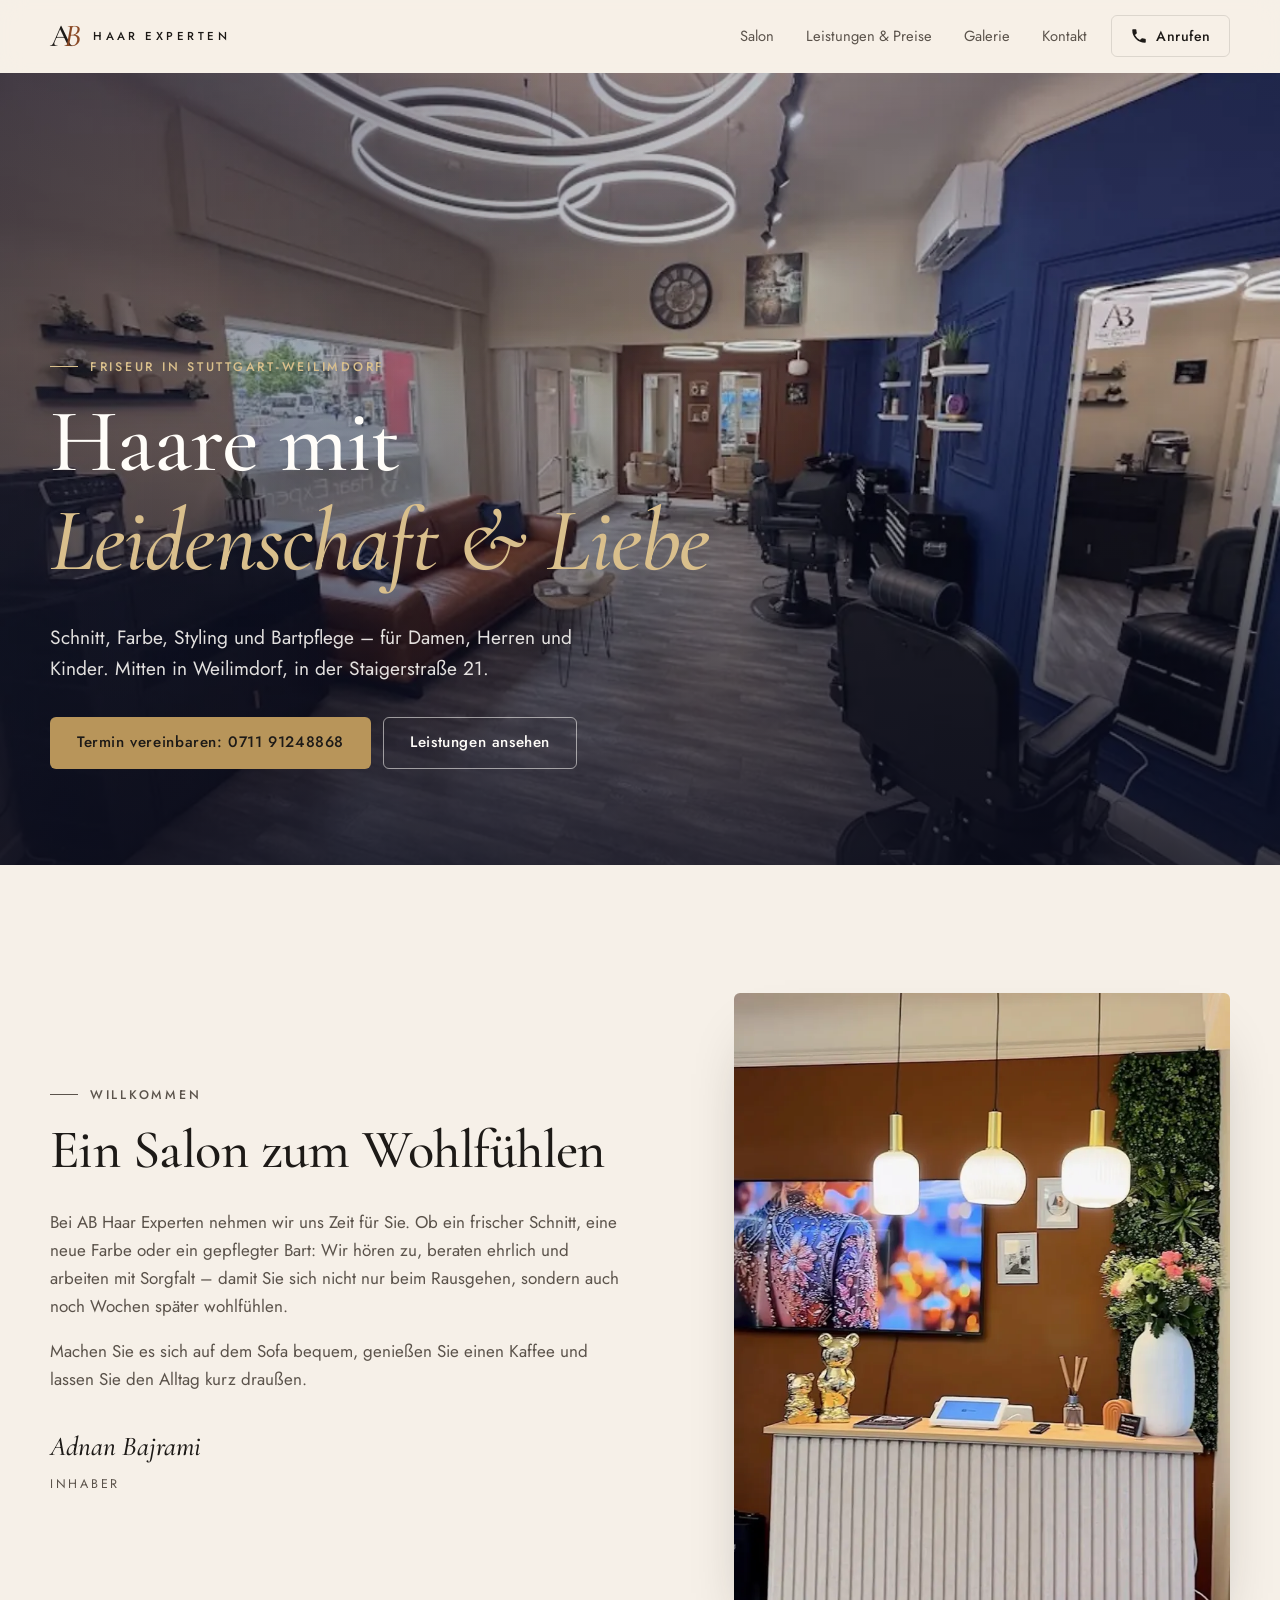
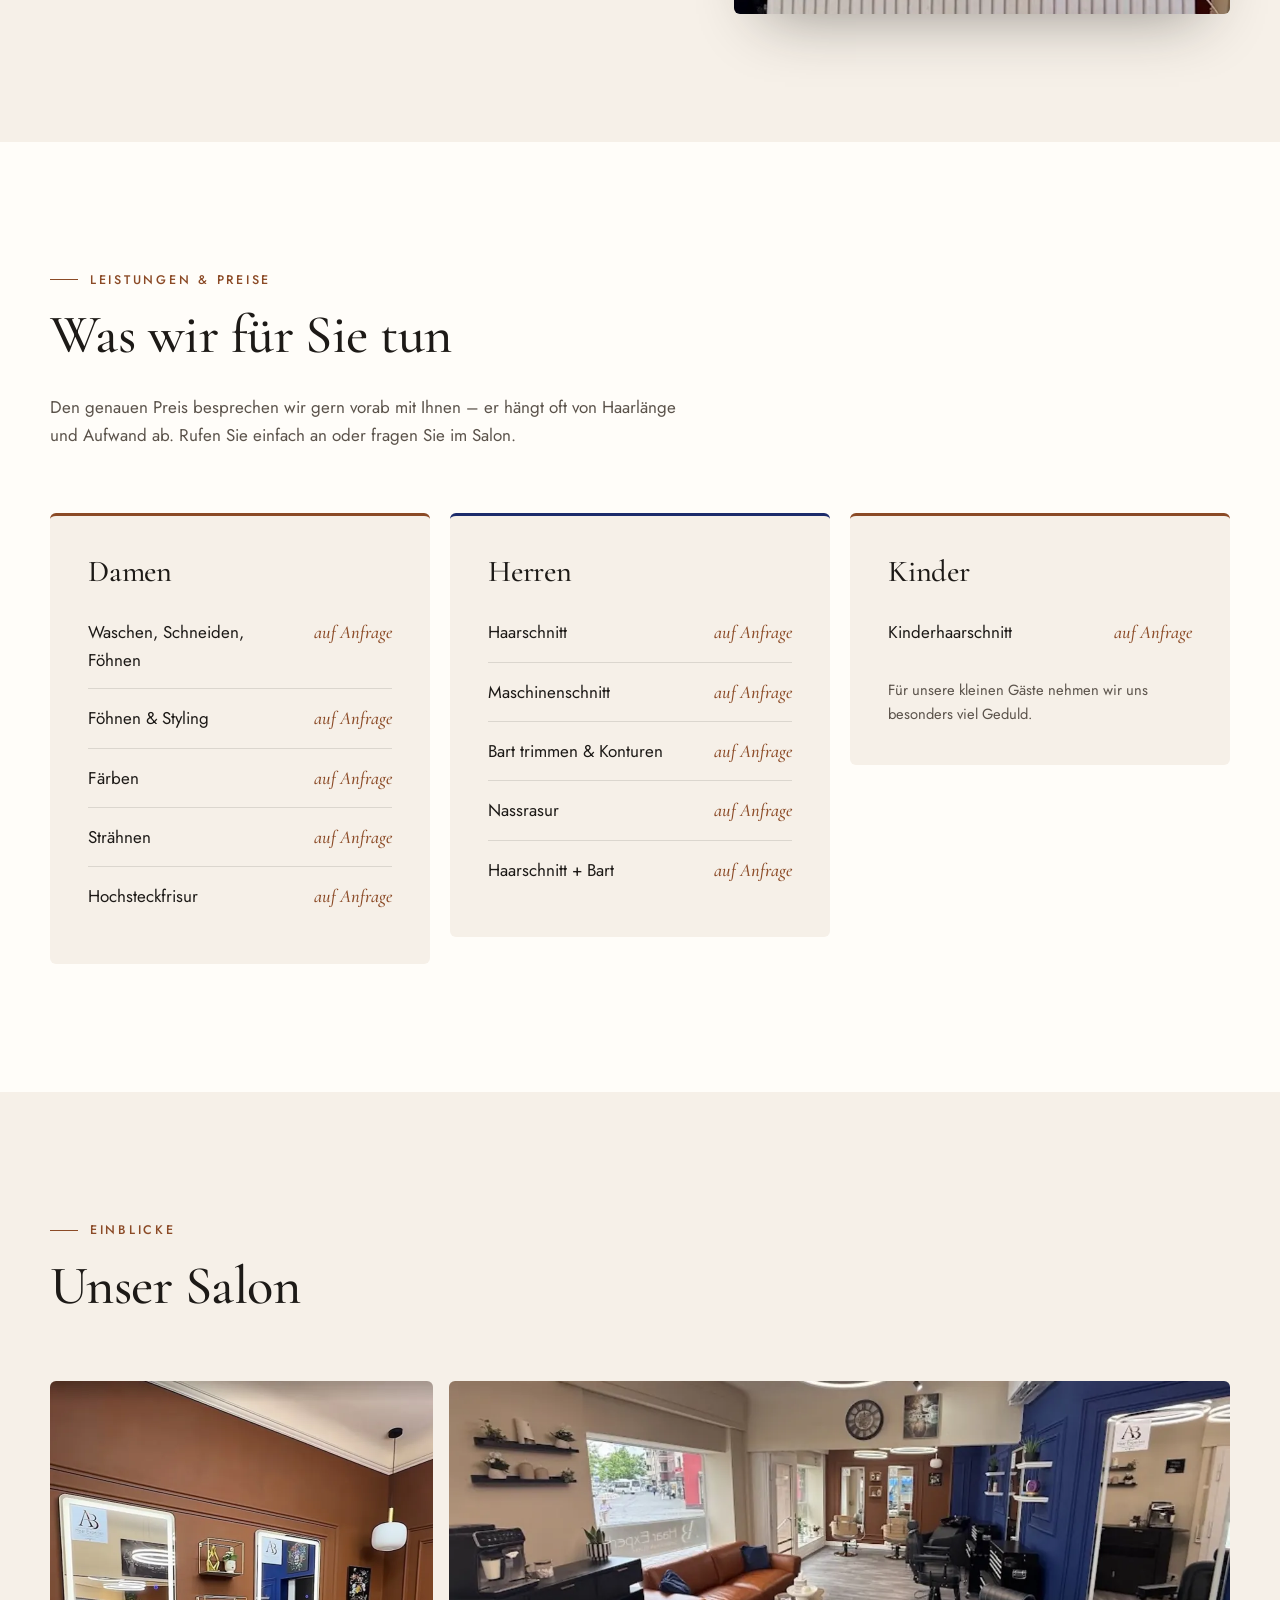
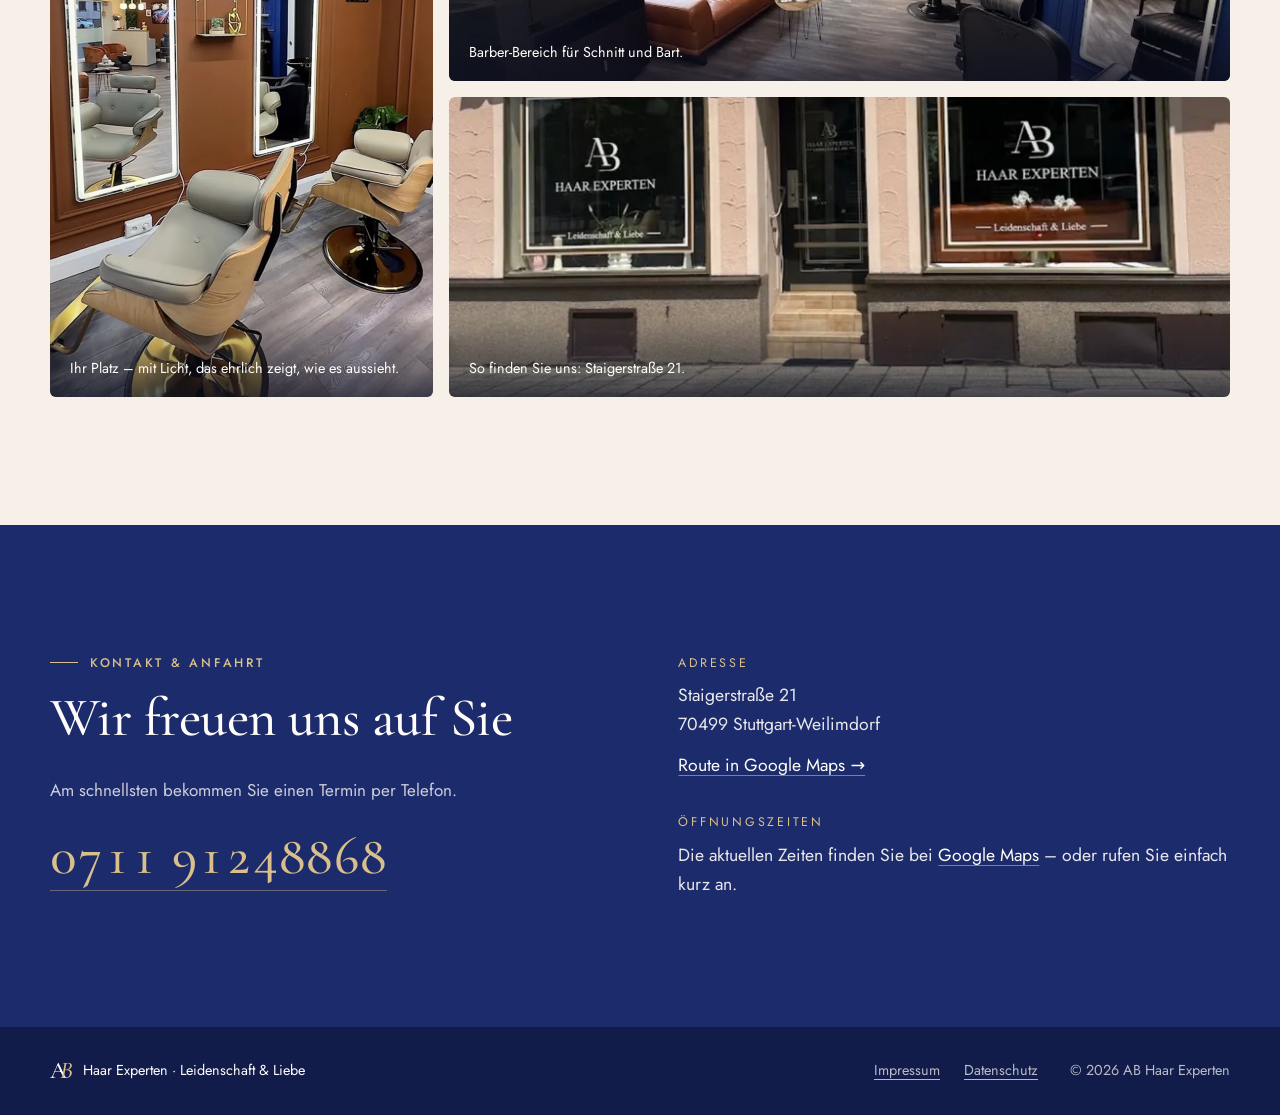
==== index.html @ c3b7eab1 "Website für AB Haar Experten Statische Website (HTML/CSS) für den Friseursalon in Stuttgart-Weilimdo" ====
<!doctype html>
<html lang="de">
<head>
  <meta charset="utf-8">
  <meta name="viewport" content="width=device-width, initial-scale=1">
  <title>AB Haar Experten – Friseur in Stuttgart-Weilimdorf</title>
  <meta name="description" content="AB Haar Experten – Ihr Friseursalon für Damen, Herren und Kinder in der Staigerstraße 21, Stuttgart-Weilimdorf. Leidenschaft & Liebe. Termin unter 0711 91248868.">
  <meta name="theme-color" content="#1c2b6b">
  <meta property="og:title" content="AB Haar Experten – Friseur in Stuttgart-Weilimdorf">
  <meta property="og:description" content="Leidenschaft & Liebe – Ihr Friseursalon in der Staigerstraße 21.">
  <meta property="og:image" content="img/salon-innen-1206.webp">
  <meta property="og:type" content="website">
  <link rel="icon" href="img/favicon.svg" type="image/svg+xml">
  <link rel="preload" href="fonts/cormorant-garamond-latin-500-normal.woff2" as="font" type="font/woff2" crossorigin>
  <link rel="preload" href="fonts/jost-latin-400-normal.woff2" as="font" type="font/woff2" crossorigin>
  <link rel="stylesheet" href="css/style.css">

  <!-- Infos für Google (damit der Salon in der Suche richtig erscheint) -->
  <script type="application/ld+json">
  {
    "@context": "https://schema.org",
    "@type": "HairSalon",
    "name": "AB Haar Experten",
    "slogan": "Leidenschaft & Liebe",
    "founder": "Adnan Bajrami",
    "telephone": "+49 711 91248868",
    "image": "img/salon-innen-1206.webp",
    "address": {
      "@type": "PostalAddress",
      "streetAddress": "Staigerstraße 21",
      "postalCode": "70499",
      "addressLocality": "Stuttgart-Weilimdorf",
      "addressCountry": "DE"
    }
  }
  </script>
</head>
<body>
  <a class="skip" href="#inhalt">Zum Inhalt springen</a>

  <!-- ================= KOPFZEILE ================= -->
  <header class="header" data-header>
    <div class="container header__inner">
      <a class="logo" href="#top" aria-label="AB Haar Experten – zum Seitenanfang">
        <span class="logo__mark" aria-hidden="true"><span>A</span><span>B</span></span>
        <span class="logo__text">Haar Experten</span>
      </a>

      <nav class="nav" id="nav" aria-label="Hauptmenü">
        <a href="#salon">Salon</a>
        <a href="#leistungen">Leistungen &amp; Preise</a>
        <a href="#galerie">Galerie</a>
        <a href="#kontakt">Kontakt</a>
      </nav>

      <a class="btn btn--small btn--ghost header__call" href="tel:+4971191248868">
        <svg aria-hidden="true" viewBox="0 0 24 24"><path d="M6.6 10.8a15.1 15.1 0 0 0 6.6 6.6l2.2-2.2a1 1 0 0 1 1-.25 11.4 11.4 0 0 0 3.6.57 1 1 0 0 1 1 1V20a1 1 0 0 1-1 1A17 17 0 0 1 3 4a1 1 0 0 1 1-1h3.5a1 1 0 0 1 1 1c0 1.25.2 2.45.57 3.57a1 1 0 0 1-.25 1z"/></svg>
        <span>Anrufen</span>
      </a>

      <button class="menu-btn" type="button" aria-controls="nav" aria-expanded="false" data-menu-btn>
        <span class="menu-btn__lines" aria-hidden="true"></span>
        <span class="sr-only">Menü öffnen</span>
      </button>
    </div>
  </header>

  <main id="inhalt">
    <!-- ================= STARTBEREICH ================= -->
    <section class="hero" id="top">
      <div class="hero__media">
        <picture>
          <source type="image/webp" srcset="img/salon-innen-800.webp 800w, img/salon-innen-1206.webp 1206w" sizes="100vw">
          <img src="img/salon-innen-1206.webp" alt="Blick in den Salon: Ledersofa im Wartebereich, Friseurstühle vor einer königsblauen Wand und runde Ring-Leuchten an der Decke" width="1206" height="903" fetchpriority="high">
        </picture>
      </div>
      <div class="container hero__content">
        <p class="eyebrow">Friseur in Stuttgart-Weilimdorf</p>
        <h1 class="hero__title">Haare mit <em>Leidenschaft&nbsp;&amp;&nbsp;Liebe</em></h1>
        <p class="hero__lead">Schnitt, Farbe, Styling und Bartpflege – für Damen, Herren und Kinder. Mitten in Weilimdorf, in der Staigerstraße&nbsp;21.</p>
        <div class="hero__actions">
          <a class="btn btn--primary" href="tel:+4971191248868">Termin vereinbaren: 0711&nbsp;91248868</a>
          <a class="btn btn--light" href="#leistungen">Leistungen ansehen</a>
        </div>
      </div>
    </section>

    <!-- ================= ÜBER DEN SALON ================= -->
    <section class="section about" id="salon">
      <div class="container about__grid">
        <div class="about__text">
          <p class="eyebrow">Willkommen</p>
          <h2>Ein Salon zum Wohlfühlen</h2>
          <p>Bei AB Haar Experten nehmen wir uns Zeit für Sie. Ob ein frischer Schnitt, eine neue Farbe oder ein gepflegter Bart: Wir hören zu, beraten ehrlich und arbeiten mit Sorgfalt – damit Sie sich nicht nur beim Rausgehen, sondern auch noch Wochen später wohlfühlen.</p>
          <p>Machen Sie es sich auf dem Sofa bequem, genießen Sie einen Kaffee und lassen Sie den Alltag kurz draußen.</p>
          <p class="signature">Adnan Bajrami<span>Inhaber</span></p>
        </div>
        <figure class="about__image">
          <picture>
            <source type="image/webp" srcset="img/salon-empfang-800.webp 800w, img/salon-empfang-1206.webp 1206w" sizes="(min-width: 900px) 40vw, 100vw">
            <img src="img/salon-empfang-800.webp" alt="Empfangstresen mit drei Hängeleuchten, goldenen Teddy-Figuren, Blumenstrauß und grüner Pflanzenwand" width="800" height="1244" loading="lazy">
          </picture>
        </figure>
      </div>
    </section>

    <!-- ================= LEISTUNGEN & PREISE =================
         So ändern Sie einen Preis:
         Suchen Sie die Zeile mit der Leistung und ändern Sie den Text
         zwischen <span class="price__value"> und </span>, z. B. "ab 25 €".
    -->
    <section class="section services" id="leistungen">
      <div class="container">
        <div class="section__head">
          <p class="eyebrow">Leistungen &amp; Preise</p>
          <h2>Was wir für Sie tun</h2>
          <p class="section__lead">Den genauen Preis besprechen wir gern vorab mit Ihnen – er hängt oft von Haarlänge und Aufwand ab. Rufen Sie einfach an oder fragen Sie im Salon.</p>
        </div>

        <div class="price-grid">
          <article class="price-card">
            <h3>Damen</h3>
            <ul class="price-list">
              <li class="price"><span class="price__name">Waschen, Schneiden, Föhnen</span><span class="price__value">auf Anfrage</span></li>
              <li class="price"><span class="price__name">Föhnen &amp; Styling</span><span class="price__value">auf Anfrage</span></li>
              <li class="price"><span class="price__name">Färben</span><span class="price__value">auf Anfrage</span></li>
              <li class="price"><span class="price__name">Strähnen</span><span class="price__value">auf Anfrage</span></li>
              <li class="price"><span class="price__name">Hochsteckfrisur</span><span class="price__value">auf Anfrage</span></li>
            </ul>
          </article>

          <article class="price-card price-card--accent">
            <h3>Herren</h3>
            <ul class="price-list">
              <li class="price"><span class="price__name">Haarschnitt</span><span class="price__value">auf Anfrage</span></li>
              <li class="price"><span class="price__name">Maschinenschnitt</span><span class="price__value">auf Anfrage</span></li>
              <li class="price"><span class="price__name">Bart trimmen &amp; Konturen</span><span class="price__value">auf Anfrage</span></li>
              <li class="price"><span class="price__name">Nassrasur</span><span class="price__value">auf Anfrage</span></li>
              <li class="price"><span class="price__name">Haarschnitt + Bart</span><span class="price__value">auf Anfrage</span></li>
            </ul>
          </article>

          <article class="price-card">
            <h3>Kinder</h3>
            <ul class="price-list">
              <li class="price"><span class="price__name">Kinderhaarschnitt</span><span class="price__value">auf Anfrage</span></li>
            </ul>
            <p class="price-card__note">Für unsere kleinen Gäste nehmen wir uns besonders viel Geduld.</p>
          </article>
        </div>
      </div>
    </section>

    <!-- ================= GALERIE ================= -->
    <section class="section gallery" id="galerie">
      <div class="container">
        <div class="section__head">
          <p class="eyebrow">Einblicke</p>
          <h2>Unser Salon</h2>
        </div>
        <div class="gallery__grid">
          <figure class="gallery__item gallery__item--tall">
            <picture>
              <source type="image/webp" srcset="img/salon-plaetze-800.webp 800w, img/salon-plaetze-1206.webp 1206w" sizes="(min-width: 900px) 33vw, 100vw">
              <img src="img/salon-plaetze-800.webp" alt="Zwei Friseurstühle mit Holzschale und goldenem Fuß vor beleuchteten Spiegeln an einer cognacbraunen Wand" width="800" height="1232" loading="lazy">
            </picture>
            <figcaption>Ihr Platz – mit Licht, das ehrlich zeigt, wie es aussieht.</figcaption>
          </figure>
          <figure class="gallery__item gallery__item--wide">
            <picture>
              <source type="image/webp" srcset="img/salon-innen-800.webp 800w, img/salon-innen-1206.webp 1206w" sizes="(min-width: 900px) 66vw, 100vw">
              <img src="img/salon-innen-800.webp" alt="Herrenbereich mit schwarzen Barber-Stühlen, großen Spiegeln und blauer Wand" width="800" height="599" loading="lazy">
            </picture>
            <figcaption>Barber-Bereich für Schnitt und Bart.</figcaption>
          </figure>
          <figure class="gallery__item gallery__item--wide gallery__item--facade">
            <picture>
              <source type="image/webp" srcset="img/salon-fassade-800.webp 800w, img/salon-fassade-1132.webp 1132w" sizes="(min-width: 900px) 33vw, 100vw">
              <img src="img/salon-fassade-800.webp" alt="Außenansicht des Salons: zwei Schaufenster mit dem Schriftzug AB Haar Experten – Leidenschaft & Liebe" width="800" height="1060" loading="lazy">
            </picture>
            <figcaption>So finden Sie uns: Staigerstraße 21.</figcaption>
          </figure>
        </div>
      </div>
    </section>

    <!-- ================= KONTAKT & ANFAHRT ================= -->
    <section class="section contact" id="kontakt">
      <div class="container contact__grid">
        <div>
          <p class="eyebrow eyebrow--light">Kontakt &amp; Anfahrt</p>
          <h2>Wir freuen uns auf Sie</h2>
          <p class="contact__lead">Am schnellsten bekommen Sie einen Termin per Telefon.</p>
          <a class="contact__phone" href="tel:+4971191248868">0711 91248868</a>
        </div>

        <dl class="contact__list">
          <div>
            <dt>Adresse</dt>
            <dd>Staigerstraße 21<br>70499 Stuttgart-Weilimdorf<br>
              <a class="link-arrow" href="https://www.google.com/maps/search/?api=1&amp;query=AB+Haar+Experten+Staigerstra%C3%9Fe+21+70499+Stuttgart" target="_blank" rel="noopener">Route in Google Maps</a>
            </dd>
          </div>
          <div>
            <!-- ÖFFNUNGSZEITEN: Sobald Sie die Zeiten haben, hier eintragen,
                 z. B.  Mo–Fr 9:00–18:00 <br> Sa 9:00–14:00 -->
            <dt>Öffnungszeiten</dt>
            <dd>Die aktuellen Zeiten finden Sie bei
              <a href="https://www.google.com/maps/search/?api=1&amp;query=AB+Haar+Experten+Staigerstra%C3%9Fe+21+70499+Stuttgart" target="_blank" rel="noopener">Google&nbsp;Maps</a> –
              oder rufen Sie einfach kurz an.</dd>
          </div>
        </dl>
      </div>
    </section>
  </main>

  <!-- ================= FUSSZEILE ================= -->
  <footer class="footer">
    <div class="container footer__inner">
      <p class="footer__brand"><span class="logo__mark" aria-hidden="true"><span>A</span><span>B</span></span> Haar Experten · Leidenschaft &amp; Liebe</p>
      <nav class="footer__links" aria-label="Rechtliches">
        <a href="impressum.html">Impressum</a>
        <a href="datenschutz.html">Datenschutz</a>
      </nav>
      <p class="footer__copy">© <span data-year>2026</span> AB Haar Experten</p>
    </div>
  </footer>

  <!-- Anruf-Knopf, der auf dem Handy unten immer sichtbar ist -->
  <a class="call-bar" data-call-bar href="tel:+4971191248868">
    <svg aria-hidden="true" viewBox="0 0 24 24"><path d="M6.6 10.8a15.1 15.1 0 0 0 6.6 6.6l2.2-2.2a1 1 0 0 1 1-.25 11.4 11.4 0 0 0 3.6.57 1 1 0 0 1 1 1V20a1 1 0 0 1-1 1A17 17 0 0 1 3 4a1 1 0 0 1 1-1h3.5a1 1 0 0 1 1 1c0 1.25.2 2.45.57 3.57a1 1 0 0 1-.25 1z"/></svg>
    Jetzt Termin vereinbaren
  </a>

  <script src="js/main.js" defer></script>
</body>
</html>
---- css/style.css ----
/* =========================================================
   AB Haar Experten – Gestaltung der Website
   Die Farben unten stammen aus dem Salon selbst:
   Königsblau (Wand), Cognac (Wand), Gold (Leuchten), Creme.
   ========================================================= */

/* ---------- Schriften (liegen auf dem eigenen Server, kein Google) ---------- */
@font-face {
  font-family: "Cormorant Garamond";
  src: url("../fonts/cormorant-garamond-latin-500-normal.woff2") format("woff2");
  font-weight: 500; font-style: normal; font-display: swap;
}
@font-face {
  font-family: "Cormorant Garamond";
  src: url("../fonts/cormorant-garamond-latin-600-normal.woff2") format("woff2");
  font-weight: 600; font-style: normal; font-display: swap;
}
@font-face {
  font-family: "Cormorant Garamond";
  src: url("../fonts/cormorant-garamond-latin-500-italic.woff2") format("woff2");
  font-weight: 500; font-style: italic; font-display: swap;
}
@font-face {
  font-family: "Jost";
  src: url("../fonts/jost-latin-400-normal.woff2") format("woff2");
  font-weight: 400; font-style: normal; font-display: swap;
}
@font-face {
  font-family: "Jost";
  src: url("../fonts/jost-latin-500-normal.woff2") format("woff2");
  font-weight: 500; font-style: normal; font-display: swap;
}

/* ---------- Farben & Grundwerte ---------- */
:root {
  --blue: #1c2b6b;
  --blue-deep: #121c4a;
  --cognac: #8b4a26;
  --cognac-soft: #a65d33;
  --gold: #b8955a;
  --gold-light: #d9bf8c;
  --cream: #f6f0e8;
  --cream-deep: #ece2d4;
  --ink: #1d1a17;
  --ink-soft: #5b534b;
  --white: #fffdf9;
  --line: rgba(29, 26, 23, 0.12);

  --serif: "Cormorant Garamond", "Times New Roman", serif;
  --sans: "Jost", system-ui, -apple-system, "Segoe UI", sans-serif;

  --radius: 6px;
  --gutter: clamp(16px, 4vw, 40px);
  --section: clamp(72px, 10vw, 128px);
  --ease-out: cubic-bezier(0.23, 1, 0.32, 1);
}

/* ---------- Grundlagen ---------- */
*, *::before, *::after { box-sizing: border-box; }
html { scroll-behavior: smooth; -webkit-text-size-adjust: 100%; }
@media (prefers-reduced-motion: reduce) { html { scroll-behavior: auto; } }
body {
  margin: 0;
  font-family: var(--sans);
  font-size: 17px;
  line-height: 1.65;
  color: var(--ink);
  background: var(--cream);
  -webkit-font-smoothing: antialiased;
  text-rendering: optimizeLegibility;
}
img { display: block; max-width: 100%; height: auto; }
a { color: inherit; }
h1, h2, h3 {
  font-family: var(--serif);
  font-weight: 500;
  line-height: 1.1;
  letter-spacing: -0.01em;
  margin: 0 0 0.5em;
  text-wrap: balance;
}
h2 { font-size: clamp(2.2rem, 4.5vw, 3.4rem); }
h3 { font-size: 1.9rem; }
p { margin: 0 0 1em; text-wrap: pretty; }
:focus-visible { outline: 2px solid var(--gold); outline-offset: 3px; border-radius: 2px; }

.container { width: min(1180px, 100% - 2 * var(--gutter)); margin-inline: auto; }
.section { padding-block: var(--section); }
.sr-only {
  position: absolute; width: 1px; height: 1px; overflow: hidden;
  clip: rect(0 0 0 0); white-space: nowrap;
}
.skip {
  position: absolute; left: 16px; top: -60px; z-index: 100;
  background: var(--ink); color: var(--white); padding: 10px 16px; border-radius: var(--radius);
}
.skip:focus { top: 16px; }

.eyebrow {
  font-size: 0.78rem;
  font-weight: 500;
  letter-spacing: 0.22em;
  text-transform: uppercase;
  color: var(--cognac);
  margin-bottom: 1rem;
  display: flex; align-items: center; gap: 12px;
}
.eyebrow::before { content: ""; width: 28px; height: 1px; background: currentColor; }
.eyebrow--light { color: var(--gold-light); }

/* ---------- Knöpfe ---------- */
.btn {
  display: inline-flex; align-items: center; justify-content: center; gap: 8px;
  min-height: 52px; padding: 0 26px;
  font: 500 0.95rem/1 var(--sans); letter-spacing: 0.04em;
  text-decoration: none; border-radius: var(--radius); border: 1px solid transparent;
  transition: transform 160ms var(--ease-out), background-color 200ms ease, color 200ms ease, border-color 200ms ease;
}
.btn:active { transform: scale(0.97); }
.btn svg { width: 18px; height: 18px; fill: currentColor; }
.btn--primary { background: var(--gold); color: var(--ink); }
.btn--light { border-color: rgba(255, 253, 249, 0.55); color: var(--white); }
.btn--ghost { border-color: var(--line); color: var(--ink); }
.btn--small { min-height: 42px; padding: 0 18px; font-size: 0.88rem; }
@media (hover: hover) and (pointer: fine) {
  .btn--primary:hover { background: var(--gold-light); }
  .btn--light:hover { background: rgba(255, 253, 249, 0.12); border-color: var(--white); }
  .btn--ghost:hover { border-color: var(--ink); }
}

/* ---------- Logo ---------- */
.logo { display: inline-flex; align-items: center; gap: 12px; text-decoration: none; }
.logo__mark {
  font-family: var(--serif); font-weight: 500; font-size: 2rem; line-height: 1;
  display: inline-flex; letter-spacing: 0;
}
.logo__mark span:last-child { margin-left: -0.28em; font-style: italic; color: var(--cognac); }
.logo__text {
  font-size: 0.72rem; font-weight: 500; letter-spacing: 0.3em; text-transform: uppercase;
}

/* ---------- Kopfzeile ---------- */
.header {
  position: sticky; top: 0; z-index: 50;
  background: rgba(246, 240, 232, 0.88);
  -webkit-backdrop-filter: saturate(140%) blur(12px);
  backdrop-filter: saturate(140%) blur(12px);
  border-bottom: 1px solid transparent;
  transition: border-color 200ms ease;
}
.header.is-scrolled { border-bottom-color: var(--line); }
.header__inner { display: flex; align-items: center; gap: 24px; min-height: 72px; }
.nav { display: flex; gap: 32px; margin-left: auto; }
.nav a {
  font-size: 0.92rem; text-decoration: none; color: var(--ink-soft);
  position: relative; padding-block: 6px; transition: color 200ms ease;
}
.nav a::after {
  content: ""; position: absolute; left: 0; right: 0; bottom: 0; height: 1px;
  background: var(--cognac); transform: scaleX(0); transform-origin: left;
  transition: transform 250ms var(--ease-out);
}
@media (hover: hover) and (pointer: fine) {
  .nav a:hover { color: var(--ink); }
  .nav a:hover::after { transform: scaleX(1); }
}
.menu-btn { display: none; }

@media (max-width: 860px) {
  .header__call { display: none; }
  .menu-btn {
    display: grid; place-items: center; margin-left: auto;
    width: 44px; height: 44px; border: 0; background: none; cursor: pointer; color: var(--ink);
  }
  .menu-btn__lines, .menu-btn__lines::before, .menu-btn__lines::after {
    display: block; width: 22px; height: 1.5px; background: currentColor;
    transition: transform 250ms var(--ease-out), opacity 150ms ease;
  }
  .menu-btn__lines { position: relative; }
  .menu-btn__lines::before, .menu-btn__lines::after { content: ""; position: absolute; left: 0; }
  .menu-btn__lines::before { top: -7px; }
  .menu-btn__lines::after { top: 7px; }
  .menu-btn[aria-expanded="true"] .menu-btn__lines { background: transparent; }
  .menu-btn[aria-expanded="true"] .menu-btn__lines::before { transform: translateY(7px) rotate(45deg); }
  .menu-btn[aria-expanded="true"] .menu-btn__lines::after { transform: translateY(-7px) rotate(-45deg); }

  .nav {
    position: absolute; top: 100%; left: 0; right: 0;
    flex-direction: column; gap: 0; margin: 0;
    background: var(--cream); border-bottom: 1px solid var(--line);
    padding: 8px var(--gutter) 20px;
    opacity: 0; transform: translateY(-8px); visibility: hidden;
    transition: opacity 200ms ease, transform 250ms var(--ease-out), visibility 0s linear 250ms;
  }
  .nav.is-open {
    opacity: 1; transform: none; visibility: visible;
    transition: opacity 200ms ease, transform 250ms var(--ease-out);
  }
  .nav a { font-size: 1.1rem; padding: 14px 0; border-bottom: 1px solid var(--line); color: var(--ink); }
  .nav a::after { display: none; }
}

/* ---------- Startbereich ---------- */
.hero {
  position: relative; isolation: isolate;
  min-height: min(88svh, 820px);
  display: flex; align-items: flex-end;
  color: var(--white);
  padding-block: 120px clamp(56px, 8vw, 96px);
}
.hero__media { position: absolute; inset: 0; z-index: -1; }
.hero__media img { width: 100%; height: 100%; object-fit: cover; object-position: 50% 45%; }
.hero__media::after {
  content: ""; position: absolute; inset: 0;
  background:
    linear-gradient(180deg, rgba(18, 28, 74, 0.25) 0%, rgba(18, 28, 74, 0.1) 35%, rgba(12, 14, 30, 0.82) 100%),
    linear-gradient(90deg, rgba(12, 14, 30, 0.45) 0%, rgba(12, 14, 30, 0) 65%);
}
.hero .eyebrow { color: var(--gold-light); }
.hero__title {
  font-size: clamp(2.8rem, 8vw, 5.6rem);
  max-width: 13ch; margin-bottom: 0.35em;
}
.hero__title em { font-style: italic; color: var(--gold-light); }
.hero__lead { font-size: clamp(1.02rem, 1.6vw, 1.2rem); max-width: 34rem; color: rgba(255, 253, 249, 0.88); }
.hero__actions { display: flex; flex-wrap: wrap; gap: 12px; margin-top: 2rem; }
@media (max-width: 760px) {
  .hero__media::after { background: linear-gradient(180deg, rgba(18, 28, 74, 0.35) 0%, rgba(12, 14, 30, 0.85) 70%); }
  .hero__actions .btn { width: 100%; }
}

/* sanftes Einblenden beim Laden (nur wenn Bewegung erwünscht ist) */
@media (prefers-reduced-motion: no-preference) {
  .hero__content > * { animation: rise 700ms var(--ease-out) both; }
  .hero__content > :nth-child(2) { animation-delay: 80ms; }
  .hero__content > :nth-child(3) { animation-delay: 160ms; }
  .hero__content > :nth-child(4) { animation-delay: 240ms; }
}
@keyframes rise { from { opacity: 0; transform: translateY(14px); } }

/* ---------- Über den Salon ---------- */
.about__grid {
  display: grid; gap: clamp(40px, 6vw, 96px);
  grid-template-columns: 1.1fr 0.9fr; align-items: center;
}
.about__text p { color: var(--ink-soft); max-width: 36rem; }
.about__image { margin: 0; }
.about__image img {
  border-radius: var(--radius); aspect-ratio: 4 / 5; object-fit: cover; width: 100%;
  box-shadow: 0 30px 60px -30px rgba(29, 26, 23, 0.45);
}
.signature {
  margin-top: 2rem; font-family: var(--serif); font-style: italic; font-size: 1.7rem; color: var(--ink) !important;
}
.signature span {
  display: block; font-family: var(--sans); font-style: normal; font-size: 0.78rem;
  letter-spacing: 0.22em; text-transform: uppercase; color: var(--ink-soft); margin-top: 4px;
}
@media (max-width: 860px) {
  .about__grid { grid-template-columns: 1fr; }
  .about__image { order: -1; }
  .about__image img { aspect-ratio: 4 / 3; }
}

/* ---------- Leistungen & Preise ---------- */
.services { background: var(--white); }
.section__head { max-width: 40rem; margin-bottom: clamp(40px, 5vw, 64px); }
.section__lead { color: var(--ink-soft); }
.price-grid { display: grid; gap: 20px; grid-template-columns: repeat(3, 1fr); align-items: start; }
.price-card {
  background: var(--cream); border-radius: var(--radius);
  padding: clamp(28px, 3vw, 40px);
  border-top: 3px solid var(--cognac);
}
.price-card--accent { border-top-color: var(--blue); }
.price-list { list-style: none; margin: 0; padding: 0; }
.price {
  display: flex; align-items: baseline; gap: 12px;
  padding: 14px 0; border-bottom: 1px solid var(--line);
}
.price:last-child { border-bottom: 0; }
.price__name { flex: 1; }
.price__value {
  font-family: var(--serif); font-size: 1.15rem; font-style: italic; color: var(--cognac);
  white-space: nowrap; font-variant-numeric: tabular-nums;
}
.price-card__note { margin: 1rem 0 0; font-size: 0.92rem; color: var(--ink-soft); }
@media (max-width: 980px) { .price-grid { grid-template-columns: 1fr 1fr; } }
@media (max-width: 640px) { .price-grid { grid-template-columns: 1fr; } }

/* ---------- Galerie ---------- */
.gallery__grid {
  display: grid; gap: 16px;
  grid-template-columns: repeat(3, 1fr);
  grid-template-rows: repeat(2, minmax(220px, 300px));
}
.gallery__item { margin: 0; position: relative; overflow: hidden; border-radius: var(--radius); }
.gallery__item picture, .gallery__item img { width: 100%; height: 100%; }
.gallery__item img { object-fit: cover; }
.gallery__item--tall { grid-row: span 2; }
.gallery__item--wide { grid-column: span 2; }
.gallery__item figcaption {
  position: absolute; left: 0; right: 0; bottom: 0;
  padding: 40px 20px 16px; font-size: 0.9rem; color: var(--white);
  background: linear-gradient(transparent, rgba(12, 14, 30, 0.72));
}
.gallery__item--facade img { object-position: 50% 62%; }
@media (max-width: 860px) {
  .gallery__grid { grid-template-columns: 1fr; grid-template-rows: auto; }
  .gallery__item--tall, .gallery__item--wide { grid-row: auto; grid-column: auto; }
  .gallery__item { aspect-ratio: 4 / 3; }
  .gallery__item--tall { aspect-ratio: 4 / 5; }
}

/* ---------- Kontakt ---------- */
.contact { background: var(--blue); color: var(--white); }
.contact__grid { display: grid; grid-template-columns: 1fr 1fr; gap: clamp(40px, 6vw, 96px); align-items: start; }
.contact__lead { color: rgba(255, 253, 249, 0.78); }
.contact__phone {
  display: inline-block; margin-top: 0.5rem;
  font-family: var(--serif); font-size: clamp(2.2rem, 5vw, 3.4rem); line-height: 1;
  color: var(--gold-light); text-decoration: none; font-variant-numeric: tabular-nums;
  border-bottom: 1px solid rgba(217, 191, 140, 0.4); padding-bottom: 6px;
  transition: border-color 200ms ease;
}
@media (hover: hover) and (pointer: fine) { .contact__phone:hover { border-color: var(--gold-light); } }
.contact__list { margin: 0; display: grid; gap: 32px; }
.contact__list dt {
  font-size: 0.78rem; letter-spacing: 0.22em; text-transform: uppercase;
  color: var(--gold-light); margin-bottom: 8px;
}
.contact__list dd { margin: 0; font-size: 1.1rem; color: rgba(255, 253, 249, 0.9); }
.contact__list a { color: var(--white); text-underline-offset: 4px; text-decoration-color: rgba(255, 253, 249, 0.4); }
.link-arrow { display: inline-block; margin-top: 12px; }
.link-arrow::after { content: " →"; }
@media (max-width: 760px) { .contact__grid { grid-template-columns: 1fr; } }

/* ---------- Fußzeile ---------- */
.footer { background: var(--blue-deep); color: rgba(255, 253, 249, 0.7); font-size: 0.9rem; padding-block: 32px; }
.footer__inner { display: flex; flex-wrap: wrap; align-items: center; gap: 16px 32px; }
.footer__brand { margin: 0; display: flex; align-items: center; gap: 10px; color: var(--white); }
.footer__brand .logo__mark { font-size: 1.5rem; }
.footer__brand .logo__mark span:last-child { color: var(--gold-light); }
.footer__links { display: flex; gap: 24px; margin-left: auto; }
.footer__links a { text-underline-offset: 4px; }
.footer__copy { margin: 0; }
@media (max-width: 760px) {
  .footer__links { margin-left: 0; }
  .footer { padding-bottom: 96px; } /* Platz für den Anruf-Knopf */
}

/* ---------- Anruf-Knopf auf dem Handy ---------- */
.call-bar { display: none; }
@media (max-width: 760px) {
  .call-bar {
    position: fixed; left: 16px; right: 16px; bottom: max(16px, env(safe-area-inset-bottom));
    z-index: 40; display: flex; align-items: center; justify-content: center; gap: 10px;
    min-height: 56px; border-radius: 999px;
    background: var(--gold); color: var(--ink); text-decoration: none; font-weight: 500;
    box-shadow: 0 12px 30px -10px rgba(12, 14, 30, 0.55);
    transition: transform 250ms var(--ease-out), opacity 200ms ease;
  }
  /* erst zeigen, wenn man am Startbild vorbei gescrollt hat */
  .call-bar:not(.is-visible) { opacity: 0; transform: translateY(16px); pointer-events: none; }
  .call-bar.is-visible:active { transform: scale(0.97); }
  .call-bar svg { width: 20px; height: 20px; fill: currentColor; }
}

/* ---------- Unterseiten (Impressum, Datenschutz) ---------- */
.legal { padding-block: clamp(56px, 8vw, 96px); }
.legal .container { max-width: 760px; }
.legal h1 { font-size: clamp(2.4rem, 6vw, 3.6rem); }
.legal h2 { font-size: 1.7rem; margin-top: 2.2em; }
.legal p, .legal li { color: var(--ink-soft); }
.legal a { color: var(--cognac); }
.todo { background: #fff1c2; color: #6b4e00; padding: 0 4px; border-radius: 3px; }
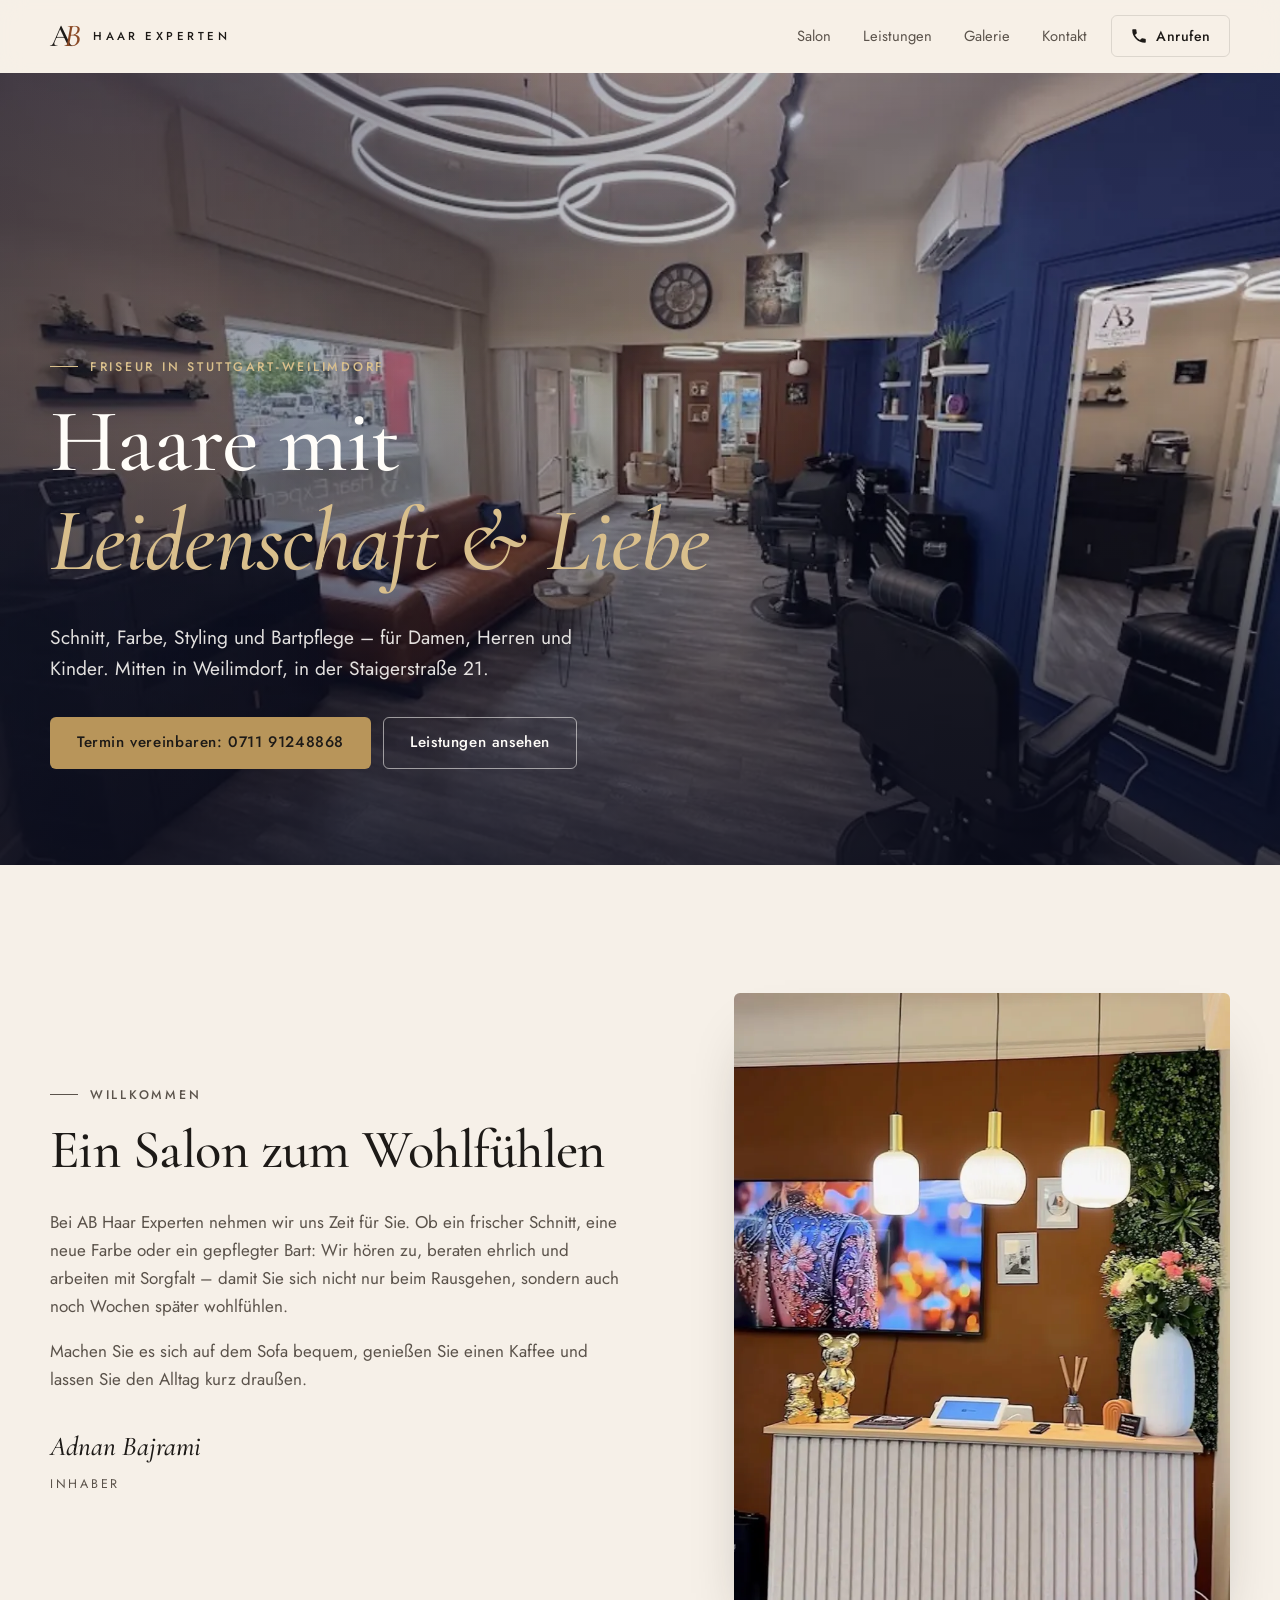
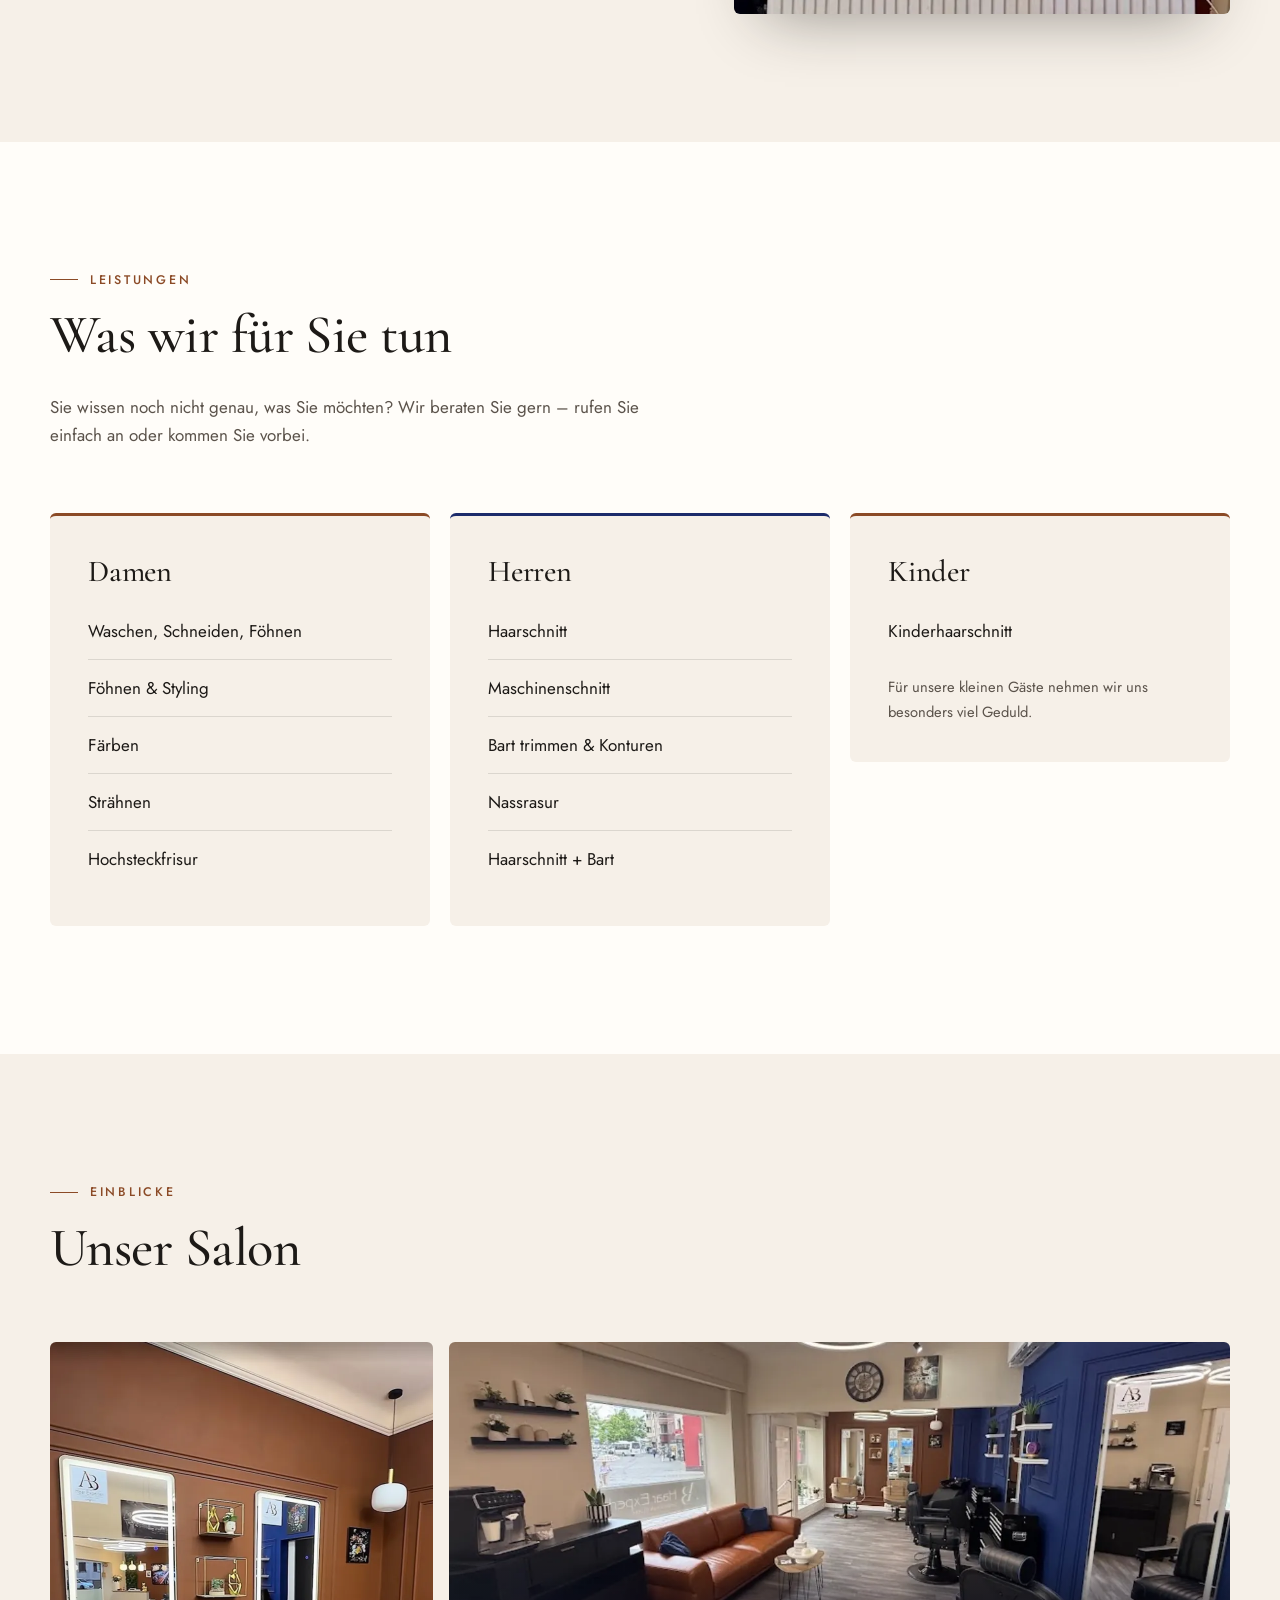
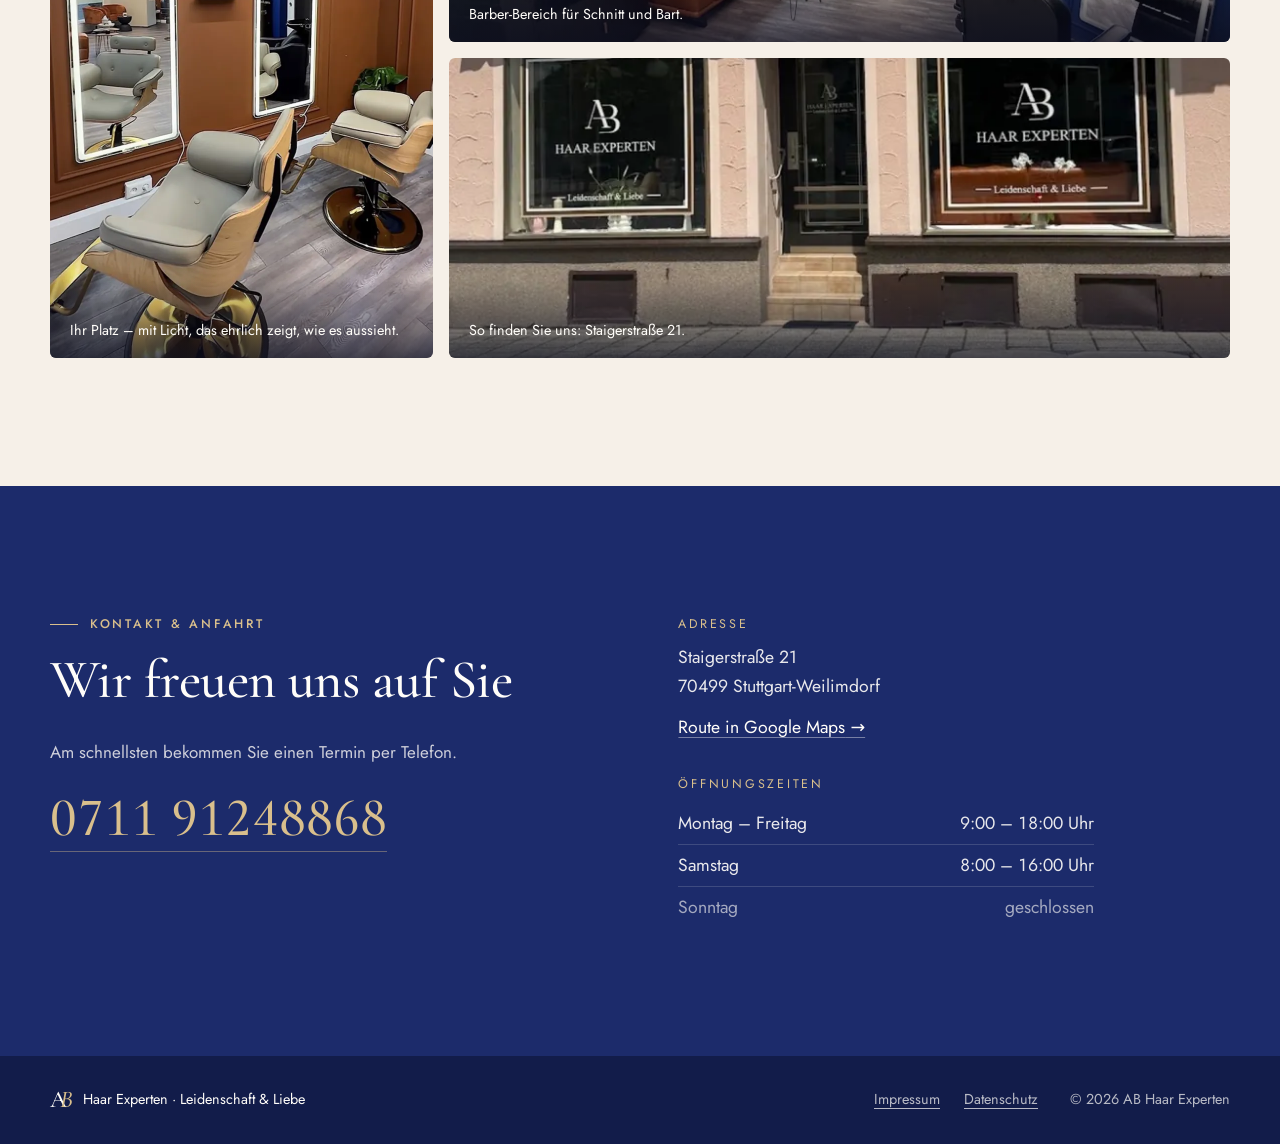
==== commit 58d8876e: "Preise entfernt, Öffnungszeiten eingetragen - Leistungen ohne Preise, Abschnitt heißt jetzt nur „Lei" ====
--- a/index.html
+++ b/index.html
@@ -24,6 +24,7 @@
     "slogan": "Leidenschaft & Liebe",
     "founder": "Adnan Bajrami",
     "telephone": "+49 711 91248868",
+    "openingHours": ["Mo-Fr 09:00-18:00", "Sa 08:00-16:00"],
     "image": "img/salon-innen-1206.webp",
     "address": {
       "@type": "PostalAddress",
@@ -48,7 +49,7 @@
 
       <nav class="nav" id="nav" aria-label="Hauptmenü">
         <a href="#salon">Salon</a>
-        <a href="#leistungen">Leistungen &amp; Preise</a>
+        <a href="#leistungen">Leistungen</a>
         <a href="#galerie">Galerie</a>
         <a href="#kontakt">Kontakt</a>
       </nav>
@@ -104,46 +105,45 @@
       </div>
     </section>
 
-    <!-- ================= LEISTUNGEN & PREISE =================
-         So ändern Sie einen Preis:
-         Suchen Sie die Zeile mit der Leistung und ändern Sie den Text
-         zwischen <span class="price__value"> und </span>, z. B. "ab 25 €".
-    -->
+    <!-- ================= LEISTUNGEN =================
+         Eine Leistung ändern oder hinzufügen: eine Zeile
+         <li class="price"><span class="price__name">...</span></li>
+         kopieren und den Text dazwischen anpassen. -->
     <section class="section services" id="leistungen">
       <div class="container">
         <div class="section__head">
-          <p class="eyebrow">Leistungen &amp; Preise</p>
+          <p class="eyebrow">Leistungen</p>
           <h2>Was wir für Sie tun</h2>
-          <p class="section__lead">Den genauen Preis besprechen wir gern vorab mit Ihnen – er hängt oft von Haarlänge und Aufwand ab. Rufen Sie einfach an oder fragen Sie im Salon.</p>
+          <p class="section__lead">Sie wissen noch nicht genau, was Sie möchten? Wir beraten Sie gern – rufen Sie einfach an oder kommen Sie vorbei.</p>
         </div>
 
         <div class="price-grid">
           <article class="price-card">
             <h3>Damen</h3>
             <ul class="price-list">
-              <li class="price"><span class="price__name">Waschen, Schneiden, Föhnen</span><span class="price__value">auf Anfrage</span></li>
-              <li class="price"><span class="price__name">Föhnen &amp; Styling</span><span class="price__value">auf Anfrage</span></li>
-              <li class="price"><span class="price__name">Färben</span><span class="price__value">auf Anfrage</span></li>
-              <li class="price"><span class="price__name">Strähnen</span><span class="price__value">auf Anfrage</span></li>
-              <li class="price"><span class="price__name">Hochsteckfrisur</span><span class="price__value">auf Anfrage</span></li>
+              <li class="price"><span class="price__name">Waschen, Schneiden, Föhnen</span></li>
+              <li class="price"><span class="price__name">Föhnen &amp; Styling</span></li>
+              <li class="price"><span class="price__name">Färben</span></li>
+              <li class="price"><span class="price__name">Strähnen</span></li>
+              <li class="price"><span class="price__name">Hochsteckfrisur</span></li>
             </ul>
           </article>
 
           <article class="price-card price-card--accent">
             <h3>Herren</h3>
             <ul class="price-list">
-              <li class="price"><span class="price__name">Haarschnitt</span><span class="price__value">auf Anfrage</span></li>
-              <li class="price"><span class="price__name">Maschinenschnitt</span><span class="price__value">auf Anfrage</span></li>
-              <li class="price"><span class="price__name">Bart trimmen &amp; Konturen</span><span class="price__value">auf Anfrage</span></li>
-              <li class="price"><span class="price__name">Nassrasur</span><span class="price__value">auf Anfrage</span></li>
-              <li class="price"><span class="price__name">Haarschnitt + Bart</span><span class="price__value">auf Anfrage</span></li>
+              <li class="price"><span class="price__name">Haarschnitt</span></li>
+              <li class="price"><span class="price__name">Maschinenschnitt</span></li>
+              <li class="price"><span class="price__name">Bart trimmen &amp; Konturen</span></li>
+              <li class="price"><span class="price__name">Nassrasur</span></li>
+              <li class="price"><span class="price__name">Haarschnitt + Bart</span></li>
             </ul>
           </article>
 
           <article class="price-card">
             <h3>Kinder</h3>
             <ul class="price-list">
-              <li class="price"><span class="price__name">Kinderhaarschnitt</span><span class="price__value">auf Anfrage</span></li>
+              <li class="price"><span class="price__name">Kinderhaarschnitt</span></li>
             </ul>
             <p class="price-card__note">Für unsere kleinen Gäste nehmen wir uns besonders viel Geduld.</p>
           </article>
@@ -202,12 +202,15 @@
             </dd>
           </div>
           <div>
-            <!-- ÖFFNUNGSZEITEN: Sobald Sie die Zeiten haben, hier eintragen,
-                 z. B.  Mo–Fr 9:00–18:00 <br> Sa 9:00–14:00 -->
+            <!-- ÖFFNUNGSZEITEN: hier ändern -->
             <dt>Öffnungszeiten</dt>
-            <dd>Die aktuellen Zeiten finden Sie bei
-              <a href="https://www.google.com/maps/search/?api=1&amp;query=AB+Haar+Experten+Staigerstra%C3%9Fe+21+70499+Stuttgart" target="_blank" rel="noopener">Google&nbsp;Maps</a> –
-              oder rufen Sie einfach kurz an.</dd>
+            <dd>
+              <table class="hours">
+                <tr><th scope="row">Montag – Freitag</th><td>9:00 – 18:00 Uhr</td></tr>
+                <tr><th scope="row">Samstag</th><td>8:00 – 16:00 Uhr</td></tr>
+                <tr><th scope="row">Sonntag</th><td>geschlossen</td></tr>
+              </table>
+            </dd>
           </div>
         </dl>
       </div>
--- a/css/style.css
+++ b/css/style.css
@@ -282,7 +282,7 @@
 .price__name { flex: 1; }
 .price__value {
   font-family: var(--serif); font-size: 1.15rem; font-style: italic; color: var(--cognac);
-  white-space: nowrap; font-variant-numeric: tabular-nums;
+  white-space: nowrap; font-variant-numeric: lining-nums tabular-nums;
 }
 .price-card__note { margin: 1rem 0 0; font-size: 0.92rem; color: var(--ink-soft); }
 @media (max-width: 980px) { .price-grid { grid-template-columns: 1fr 1fr; } }
@@ -319,7 +319,7 @@
 .contact__phone {
   display: inline-block; margin-top: 0.5rem;
   font-family: var(--serif); font-size: clamp(2.2rem, 5vw, 3.4rem); line-height: 1;
-  color: var(--gold-light); text-decoration: none; font-variant-numeric: tabular-nums;
+  color: var(--gold-light); text-decoration: none; font-variant-numeric: lining-nums tabular-nums;
   border-bottom: 1px solid rgba(217, 191, 140, 0.4); padding-bottom: 6px;
   transition: border-color 200ms ease;
 }
@@ -332,6 +332,10 @@
 .contact__list dd { margin: 0; font-size: 1.1rem; color: rgba(255, 253, 249, 0.9); }
 .contact__list a { color: var(--white); text-underline-offset: 4px; text-decoration-color: rgba(255, 253, 249, 0.4); }
 .link-arrow { display: inline-block; margin-top: 12px; }
+.hours { border-collapse: collapse; width: 100%; max-width: 26rem; font-variant-numeric: tabular-nums; }
+.hours th, .hours td { padding: 6px 0; text-align: left; font-weight: 400; border-bottom: 1px solid rgba(255, 253, 249, 0.15); }
+.hours td { text-align: right; padding-left: 16px; white-space: nowrap; }
+.hours tr:last-child th, .hours tr:last-child td { border-bottom: 0; color: rgba(255, 253, 249, 0.6); }
 .link-arrow::after { content: " →"; }
 @media (max-width: 760px) { .contact__grid { grid-template-columns: 1fr; } }
 
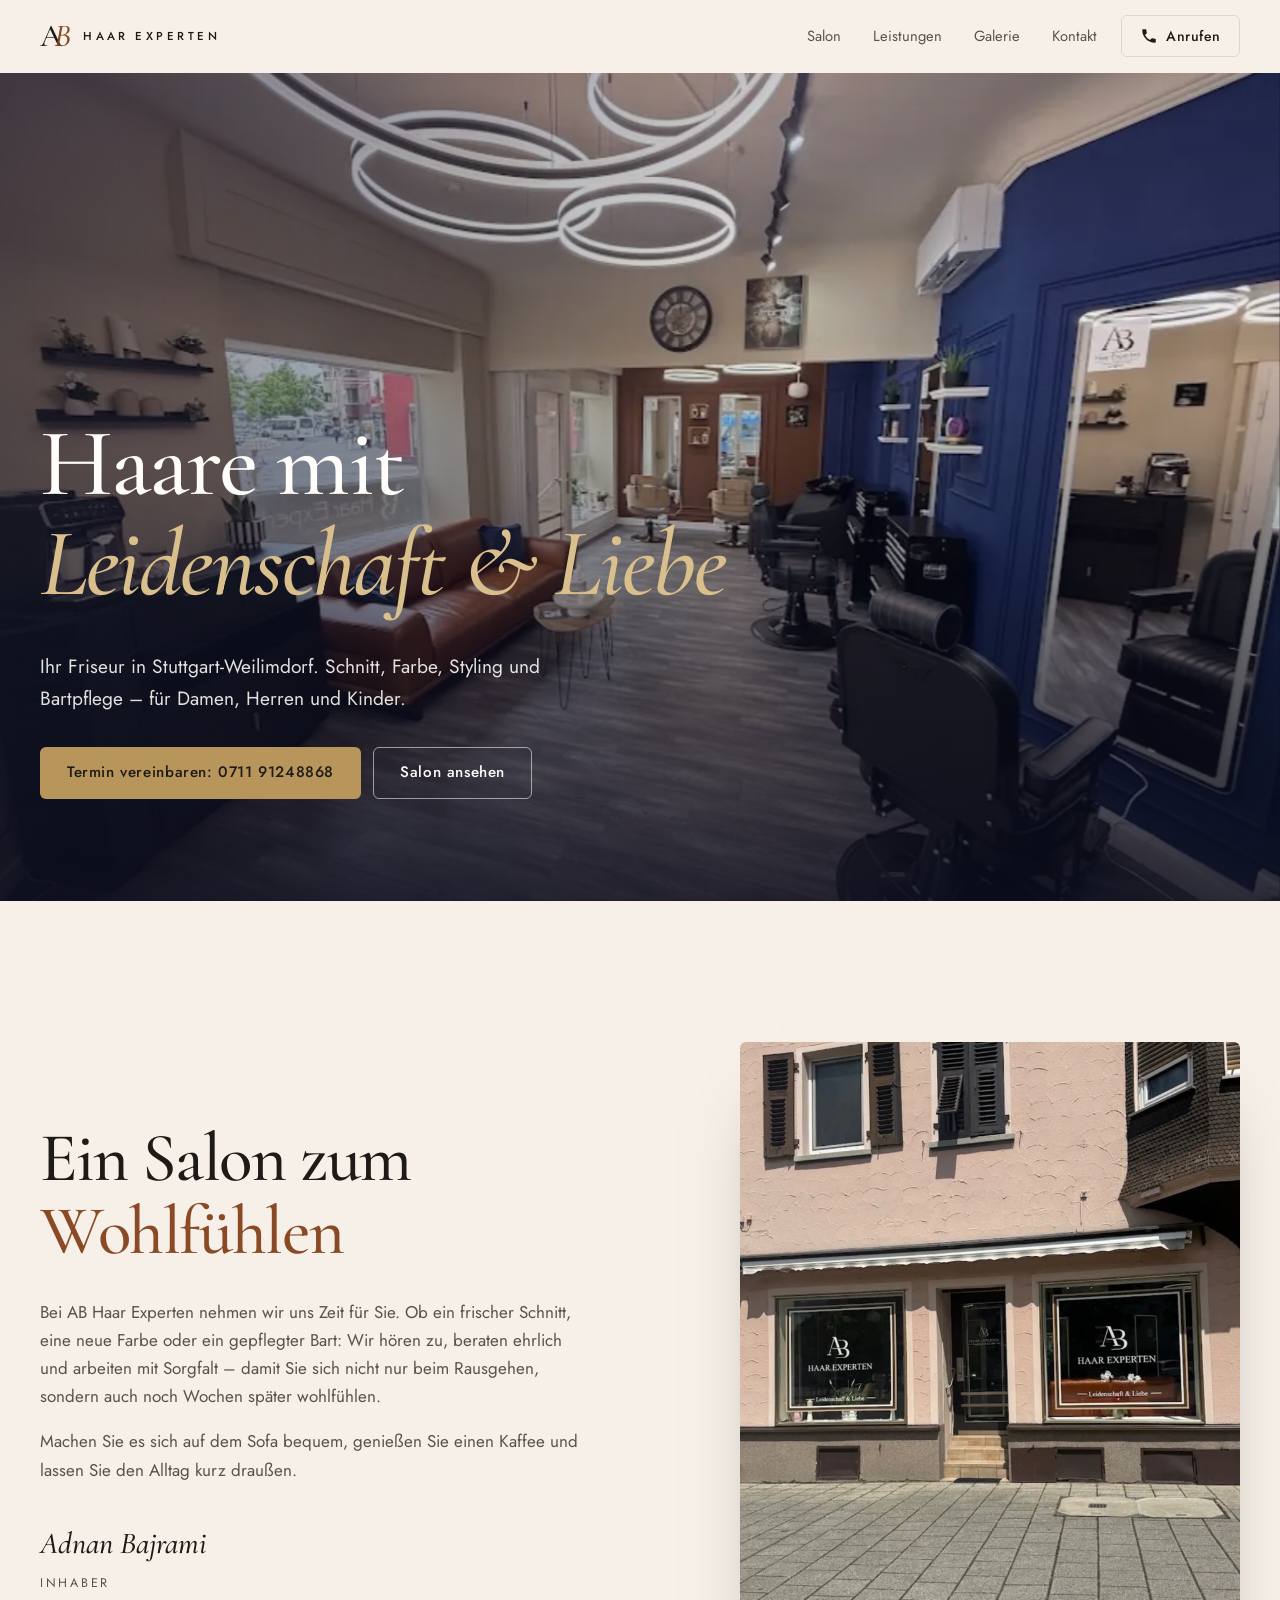
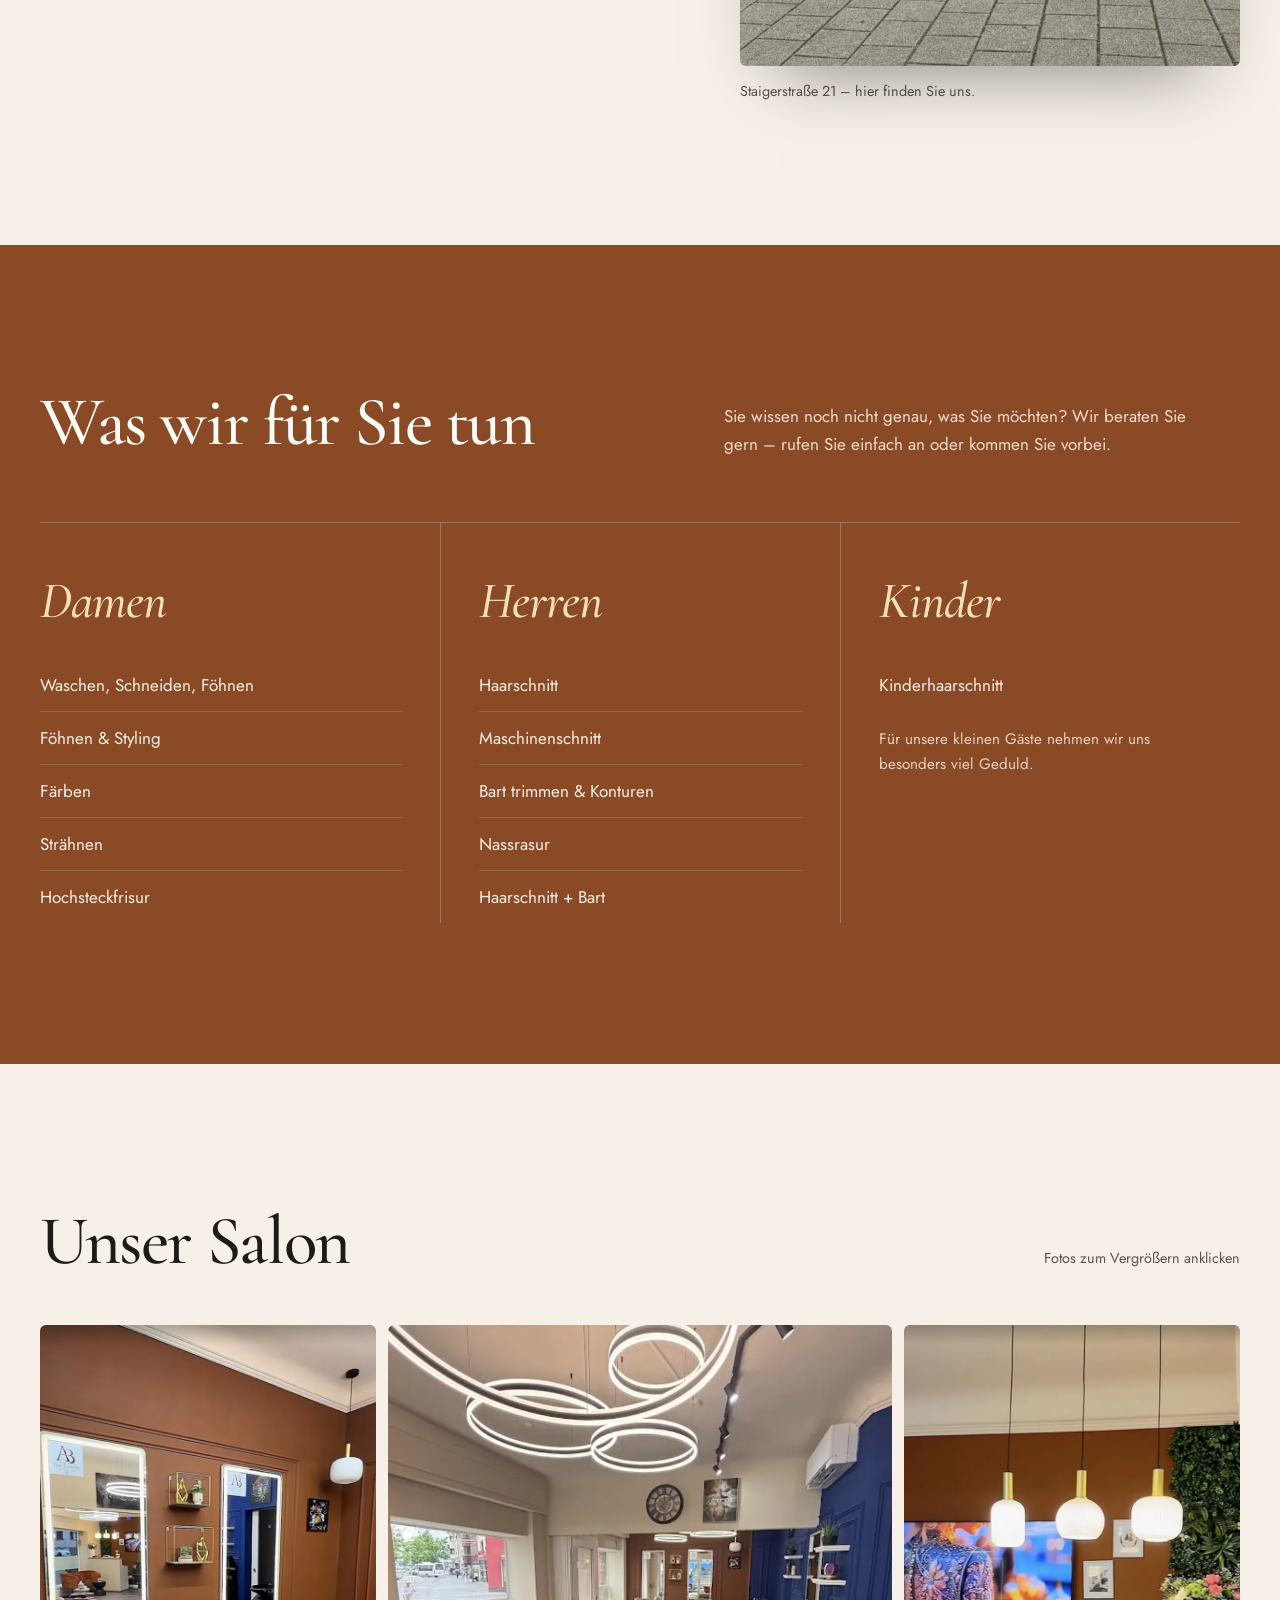
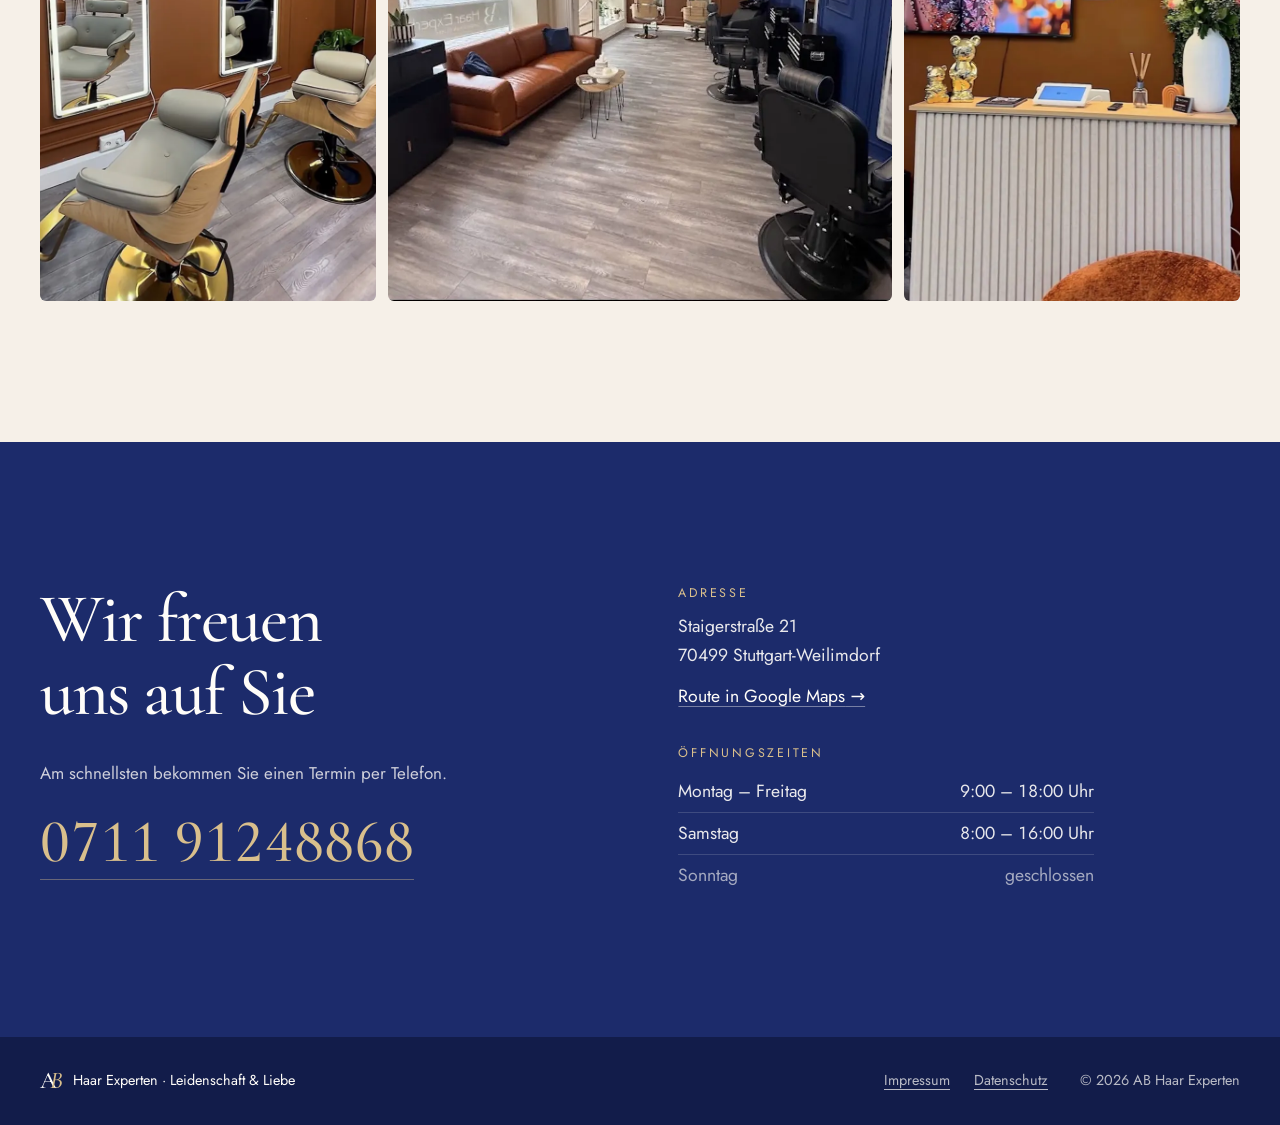
==== commit f653a87b: "Mehr Wirkung: Foto-Großansicht, Galerie-Streifen, Licht-an-Startbild - Fotos lassen sich anklicken: " ====
--- a/index.html
+++ b/index.html
@@ -5,6 +5,8 @@
   <meta name="viewport" content="width=device-width, initial-scale=1">
   <title>AB Haar Experten – Friseur in Stuttgart-Weilimdorf</title>
   <meta name="description" content="AB Haar Experten – Ihr Friseursalon für Damen, Herren und Kinder in der Staigerstraße 21, Stuttgart-Weilimdorf. Leidenschaft & Liebe. Termin unter 0711 91248868.">
+  <!-- VORSCHAU: Diese Zeile löschen, sobald die Seite offiziell online gehen soll -->
+  <meta name="robots" content="noindex, nofollow">
   <meta name="theme-color" content="#1c2b6b">
   <meta property="og:title" content="AB Haar Experten – Friseur in Stuttgart-Weilimdorf">
   <meta property="og:description" content="Leidenschaft & Liebe – Ihr Friseursalon in der Staigerstraße 21.">
@@ -76,12 +78,14 @@
         </picture>
       </div>
       <div class="container hero__content">
-        <p class="eyebrow">Friseur in Stuttgart-Weilimdorf</p>
-        <h1 class="hero__title">Haare mit <em>Leidenschaft&nbsp;&amp;&nbsp;Liebe</em></h1>
-        <p class="hero__lead">Schnitt, Farbe, Styling und Bartpflege – für Damen, Herren und Kinder. Mitten in Weilimdorf, in der Staigerstraße&nbsp;21.</p>
+        <h1 class="hero__title">
+          <span class="line"><span>Haare mit</span></span>
+          <span class="line"><em>Leidenschaft&nbsp;&amp;&nbsp;Liebe</em></span>
+        </h1>
+        <p class="hero__lead">Ihr Friseur in Stuttgart-Weilimdorf. Schnitt, Farbe, Styling und Bartpflege – für Damen, Herren und Kinder.</p>
         <div class="hero__actions">
           <a class="btn btn--primary" href="tel:+4971191248868">Termin vereinbaren: 0711&nbsp;91248868</a>
-          <a class="btn btn--light" href="#leistungen">Leistungen ansehen</a>
+          <a class="btn btn--light" href="#galerie">Salon ansehen</a>
         </div>
       </div>
     </section>
@@ -90,97 +94,106 @@
     <section class="section about" id="salon">
       <div class="container about__grid">
         <div class="about__text">
-          <p class="eyebrow">Willkommen</p>
-          <h2>Ein Salon zum Wohlfühlen</h2>
+          <h2>Ein Salon zum <em>Wohlfühlen</em></h2>
           <p>Bei AB Haar Experten nehmen wir uns Zeit für Sie. Ob ein frischer Schnitt, eine neue Farbe oder ein gepflegter Bart: Wir hören zu, beraten ehrlich und arbeiten mit Sorgfalt – damit Sie sich nicht nur beim Rausgehen, sondern auch noch Wochen später wohlfühlen.</p>
           <p>Machen Sie es sich auf dem Sofa bequem, genießen Sie einen Kaffee und lassen Sie den Alltag kurz draußen.</p>
           <p class="signature">Adnan Bajrami<span>Inhaber</span></p>
         </div>
         <figure class="about__image">
-          <picture>
-            <source type="image/webp" srcset="img/salon-empfang-800.webp 800w, img/salon-empfang-1206.webp 1206w" sizes="(min-width: 900px) 40vw, 100vw">
-            <img src="img/salon-empfang-800.webp" alt="Empfangstresen mit drei Hängeleuchten, goldenen Teddy-Figuren, Blumenstrauß und grüner Pflanzenwand" width="800" height="1244" loading="lazy">
-          </picture>
+          <button class="zoom" type="button" data-zoom="3" aria-label="Foto vergrößern: Außenansicht des Salons">
+            <picture>
+              <source type="image/webp" srcset="img/salon-fassade-800.webp 800w, img/salon-fassade-1132.webp 1132w" sizes="(min-width: 900px) 40vw, 100vw">
+              <img src="img/salon-fassade-800.webp" alt="Außenansicht des Salons: zwei Schaufenster mit dem Schriftzug AB Haar Experten – Leidenschaft & Liebe" width="800" height="1060" loading="lazy">
+            </picture>
+            <span class="zoom__icon" aria-hidden="true"><svg viewBox="0 0 24 24"><path d="M4 9V4h5M20 9V4h-5M4 15v5h5M20 15v5h-5"/></svg></span>
+          </button>
+          <figcaption>Staigerstraße 21 – hier finden Sie uns.</figcaption>
         </figure>
       </div>
     </section>
 
     <!-- ================= LEISTUNGEN =================
          Eine Leistung ändern oder hinzufügen: eine Zeile
-         <li class="price"><span class="price__name">...</span></li>
-         kopieren und den Text dazwischen anpassen. -->
+         <li>...</li> kopieren und den Text dazwischen anpassen. -->
     <section class="section services" id="leistungen">
       <div class="container">
-        <div class="section__head">
-          <p class="eyebrow">Leistungen</p>
+        <div class="services__head">
           <h2>Was wir für Sie tun</h2>
-          <p class="section__lead">Sie wissen noch nicht genau, was Sie möchten? Wir beraten Sie gern – rufen Sie einfach an oder kommen Sie vorbei.</p>
-        </div>
-
-        <div class="price-grid">
-          <article class="price-card">
+          <p>Sie wissen noch nicht genau, was Sie möchten? Wir beraten Sie gern – rufen Sie einfach an oder kommen Sie vorbei.</p>
+        </div>
+
+        <div class="menu">
+          <div class="menu__col">
             <h3>Damen</h3>
-            <ul class="price-list">
-              <li class="price"><span class="price__name">Waschen, Schneiden, Föhnen</span></li>
-              <li class="price"><span class="price__name">Föhnen &amp; Styling</span></li>
-              <li class="price"><span class="price__name">Färben</span></li>
-              <li class="price"><span class="price__name">Strähnen</span></li>
-              <li class="price"><span class="price__name">Hochsteckfrisur</span></li>
+            <ul>
+              <li>Waschen, Schneiden, Föhnen</li>
+              <li>Föhnen &amp; Styling</li>
+              <li>Färben</li>
+              <li>Strähnen</li>
+              <li>Hochsteckfrisur</li>
             </ul>
-          </article>
-
-          <article class="price-card price-card--accent">
+          </div>
+          <div class="menu__col">
             <h3>Herren</h3>
-            <ul class="price-list">
-              <li class="price"><span class="price__name">Haarschnitt</span></li>
-              <li class="price"><span class="price__name">Maschinenschnitt</span></li>
-              <li class="price"><span class="price__name">Bart trimmen &amp; Konturen</span></li>
-              <li class="price"><span class="price__name">Nassrasur</span></li>
-              <li class="price"><span class="price__name">Haarschnitt + Bart</span></li>
+            <ul>
+              <li>Haarschnitt</li>
+              <li>Maschinenschnitt</li>
+              <li>Bart trimmen &amp; Konturen</li>
+              <li>Nassrasur</li>
+              <li>Haarschnitt + Bart</li>
             </ul>
-          </article>
-
-          <article class="price-card">
+          </div>
+          <div class="menu__col">
             <h3>Kinder</h3>
-            <ul class="price-list">
-              <li class="price"><span class="price__name">Kinderhaarschnitt</span></li>
+            <ul>
+              <li>Kinderhaarschnitt</li>
             </ul>
-            <p class="price-card__note">Für unsere kleinen Gäste nehmen wir uns besonders viel Geduld.</p>
-          </article>
-        </div>
-      </div>
-    </section>
-
-    <!-- ================= GALERIE ================= -->
+            <p class="menu__note">Für unsere kleinen Gäste nehmen wir uns besonders viel Geduld.</p>
+          </div>
+        </div>
+      </div>
+    </section>
+
+    <!-- ================= GALERIE =================
+         Die Fotos lassen sich anklicken und groß ansehen. -->
     <section class="section gallery" id="galerie">
-      <div class="container">
-        <div class="section__head">
-          <p class="eyebrow">Einblicke</p>
-          <h2>Unser Salon</h2>
-        </div>
-        <div class="gallery__grid">
-          <figure class="gallery__item gallery__item--tall">
-            <picture>
-              <source type="image/webp" srcset="img/salon-plaetze-800.webp 800w, img/salon-plaetze-1206.webp 1206w" sizes="(min-width: 900px) 33vw, 100vw">
-              <img src="img/salon-plaetze-800.webp" alt="Zwei Friseurstühle mit Holzschale und goldenem Fuß vor beleuchteten Spiegeln an einer cognacbraunen Wand" width="800" height="1232" loading="lazy">
-            </picture>
-            <figcaption>Ihr Platz – mit Licht, das ehrlich zeigt, wie es aussieht.</figcaption>
-          </figure>
-          <figure class="gallery__item gallery__item--wide">
-            <picture>
-              <source type="image/webp" srcset="img/salon-innen-800.webp 800w, img/salon-innen-1206.webp 1206w" sizes="(min-width: 900px) 66vw, 100vw">
-              <img src="img/salon-innen-800.webp" alt="Herrenbereich mit schwarzen Barber-Stühlen, großen Spiegeln und blauer Wand" width="800" height="599" loading="lazy">
-            </picture>
-            <figcaption>Barber-Bereich für Schnitt und Bart.</figcaption>
-          </figure>
-          <figure class="gallery__item gallery__item--wide gallery__item--facade">
-            <picture>
-              <source type="image/webp" srcset="img/salon-fassade-800.webp 800w, img/salon-fassade-1132.webp 1132w" sizes="(min-width: 900px) 33vw, 100vw">
-              <img src="img/salon-fassade-800.webp" alt="Außenansicht des Salons: zwei Schaufenster mit dem Schriftzug AB Haar Experten – Leidenschaft & Liebe" width="800" height="1060" loading="lazy">
-            </picture>
-            <figcaption>So finden Sie uns: Staigerstraße 21.</figcaption>
-          </figure>
-        </div>
+      <div class="container gallery__head">
+        <h2>Unser Salon</h2>
+        <p class="gallery__hint">Fotos zum Vergrößern anklicken</p>
+      </div>
+      <div class="container strip-wrap">
+        <ul class="strip">
+          <li class="strip__item">
+            <button class="zoom" type="button" data-zoom="0" aria-label="Foto vergrößern: Damenplätze mit beleuchteten Spiegeln">
+              <picture>
+                <source type="image/webp" srcset="img/salon-plaetze-800.webp 800w, img/salon-plaetze-1206.webp 1206w" sizes="(min-width: 900px) 40vw, 80vw">
+                <img src="img/salon-plaetze-800.webp" alt="Zwei Friseurstühle mit Holzschale und goldenem Fuß vor beleuchteten Spiegeln an einer cognacbraunen Wand" width="800" height="1232" loading="lazy">
+              </picture>
+              <span class="strip__caption">Ihr Platz – mit Licht, das ehrlich zeigt, wie es aussieht.</span>
+              <span class="zoom__icon" aria-hidden="true"><svg viewBox="0 0 24 24"><path d="M4 9V4h5M20 9V4h-5M4 15v5h5M20 15v5h-5"/></svg></span>
+            </button>
+          </li>
+          <li class="strip__item">
+            <button class="zoom" type="button" data-zoom="1" aria-label="Foto vergrößern: Barber-Bereich">
+              <picture>
+                <source type="image/webp" srcset="img/salon-innen-800.webp 800w, img/salon-innen-1206.webp 1206w" sizes="(min-width: 900px) 50vw, 80vw">
+                <img src="img/salon-innen-800.webp" alt="Herrenbereich mit schwarzen Barber-Stühlen, großen Spiegeln, blauer Wand und Ledersofa" width="800" height="599" loading="lazy">
+              </picture>
+              <span class="strip__caption">Barber-Bereich für Schnitt und Bart.</span>
+              <span class="zoom__icon" aria-hidden="true"><svg viewBox="0 0 24 24"><path d="M4 9V4h5M20 9V4h-5M4 15v5h5M20 15v5h-5"/></svg></span>
+            </button>
+          </li>
+          <li class="strip__item">
+            <button class="zoom" type="button" data-zoom="2" aria-label="Foto vergrößern: Empfang">
+              <picture>
+                <source type="image/webp" srcset="img/salon-empfang-800.webp 800w, img/salon-empfang-1206.webp 1206w" sizes="(min-width: 900px) 40vw, 80vw">
+                <img src="img/salon-empfang-800.webp" alt="Empfangstresen mit drei Hängeleuchten, goldenen Teddy-Figuren, Blumenstrauß und grüner Pflanzenwand" width="800" height="1244" loading="lazy">
+              </picture>
+              <span class="strip__caption">Der Empfang – hier beginnt Ihr Termin.</span>
+              <span class="zoom__icon" aria-hidden="true"><svg viewBox="0 0 24 24"><path d="M4 9V4h5M20 9V4h-5M4 15v5h5M20 15v5h-5"/></svg></span>
+            </button>
+          </li>
+        </ul>
       </div>
     </section>
 
@@ -188,7 +201,6 @@
     <section class="section contact" id="kontakt">
       <div class="container contact__grid">
         <div>
-          <p class="eyebrow eyebrow--light">Kontakt &amp; Anfahrt</p>
           <h2>Wir freuen uns auf Sie</h2>
           <p class="contact__lead">Am schnellsten bekommen Sie einen Termin per Telefon.</p>
           <a class="contact__phone" href="tel:+4971191248868">0711 91248868</a>
@@ -229,12 +241,41 @@
     </div>
   </footer>
 
-  <!-- Anruf-Knopf, der auf dem Handy unten immer sichtbar ist -->
+  <!-- Anruf-Knopf, der auf dem Handy unten erscheint -->
   <a class="call-bar" data-call-bar href="tel:+4971191248868">
     <svg aria-hidden="true" viewBox="0 0 24 24"><path d="M6.6 10.8a15.1 15.1 0 0 0 6.6 6.6l2.2-2.2a1 1 0 0 1 1-.25 11.4 11.4 0 0 0 3.6.57 1 1 0 0 1 1 1V20a1 1 0 0 1-1 1A17 17 0 0 1 3 4a1 1 0 0 1 1-1h3.5a1 1 0 0 1 1 1c0 1.25.2 2.45.57 3.57a1 1 0 0 1-.25 1z"/></svg>
     Jetzt Termin vereinbaren
   </a>
 
+  <!-- ================= GROSSANSICHT DER FOTOS =================
+       Reihenfolge = Nummer in data-zoom oben (0, 1, 2, 3). -->
+  <dialog class="lightbox" aria-label="Foto-Großansicht" data-lightbox>
+    <div class="lightbox__bg" data-lb-bg></div>
+    <img class="lightbox__img" src="img/salon-plaetze-800.webp" alt="" data-lb-img>
+    <div class="lightbox__bar" data-lb-bar>
+      <p class="lightbox__caption" data-lb-caption></p>
+      <p class="lightbox__count"><span data-lb-index>1</span> / <span data-lb-total>4</span></p>
+    </div>
+    <button class="lb-btn lb-btn--close" type="button" data-lb-close aria-label="Großansicht schließen">
+      <svg viewBox="0 0 24 24" aria-hidden="true"><path d="M6 6l12 12M18 6L6 18"/></svg>
+    </button>
+    <button class="lb-btn lb-btn--prev" type="button" data-lb-prev aria-label="Vorheriges Foto">
+      <svg viewBox="0 0 24 24" aria-hidden="true"><path d="M15 5l-7 7 7 7"/></svg>
+    </button>
+    <button class="lb-btn lb-btn--next" type="button" data-lb-next aria-label="Nächstes Foto">
+      <svg viewBox="0 0 24 24" aria-hidden="true"><path d="M9 5l7 7-7 7"/></svg>
+    </button>
+  </dialog>
+
+  <script>
+    // Die Fotos für die Großansicht (in bester Qualität)
+    window.GALERIE = [
+      { src: "img/salon-plaetze-1206.webp", w: 1206, h: 1857, text: "Ihr Platz – mit Licht, das ehrlich zeigt, wie es aussieht.", alt: "Zwei Friseurstühle vor beleuchteten Spiegeln an einer cognacbraunen Wand" },
+      { src: "img/salon-innen-1206.webp",   w: 1206, h: 903,  text: "Barber-Bereich für Schnitt und Bart.", alt: "Herrenbereich mit Barber-Stühlen, großen Spiegeln und blauer Wand" },
+      { src: "img/salon-empfang-1206.webp", w: 1206, h: 1876, text: "Der Empfang – hier beginnt Ihr Termin.", alt: "Empfangstresen mit Hängeleuchten, Blumen und Pflanzenwand" },
+      { src: "img/salon-fassade-1132.webp", w: 1132, h: 1500, text: "Staigerstraße 21 – hier finden Sie uns.", alt: "Außenansicht des Salons mit zwei Schaufenstern" }
+    ];
+  </script>
   <script src="js/main.js" defer></script>
 </body>
 </html>
--- a/css/style.css
+++ b/css/style.css
@@ -35,12 +35,12 @@
 :root {
   --blue: #1c2b6b;
   --blue-deep: #121c4a;
+  --night: #0c0e1e;
   --cognac: #8b4a26;
-  --cognac-soft: #a65d33;
+  --cognac-deep: #6f3a1d;
   --gold: #b8955a;
   --gold-light: #d9bf8c;
   --cream: #f6f0e8;
-  --cream-deep: #ece2d4;
   --ink: #1d1a17;
   --ink-soft: #5b534b;
   --white: #fffdf9;
@@ -51,13 +51,17 @@
 
   --radius: 6px;
   --gutter: clamp(16px, 4vw, 40px);
-  --section: clamp(72px, 10vw, 128px);
-  --ease-out: cubic-bezier(0.23, 1, 0.32, 1);
+  --section: clamp(80px, 11vw, 144px);
+  --ease-out: cubic-bezier(0.16, 1, 0.3, 1);
 }
 
 /* ---------- Grundlagen ---------- */
 *, *::before, *::after { box-sizing: border-box; }
-html { scroll-behavior: smooth; -webkit-text-size-adjust: 100%; }
+html {
+  scroll-behavior: smooth; -webkit-text-size-adjust: 100%;
+  scrollbar-color: var(--cognac) var(--cream);
+  accent-color: var(--cognac);
+}
 @media (prefers-reduced-motion: reduce) { html { scroll-behavior: auto; } }
 body {
   margin: 0;
@@ -66,25 +70,28 @@
   line-height: 1.65;
   color: var(--ink);
   background: var(--cream);
+  caret-color: var(--cognac);
   -webkit-font-smoothing: antialiased;
   text-rendering: optimizeLegibility;
 }
+::selection { background: var(--gold-light); color: var(--ink); }
 img { display: block; max-width: 100%; height: auto; }
-a { color: inherit; }
+a { color: inherit; text-underline-offset: 4px; }
 h1, h2, h3 {
   font-family: var(--serif);
   font-weight: 500;
-  line-height: 1.1;
-  letter-spacing: -0.01em;
-  margin: 0 0 0.5em;
+  line-height: 1.05;
+  letter-spacing: -0.02em;
+  margin: 0 0 0.45em;
   text-wrap: balance;
 }
-h2 { font-size: clamp(2.2rem, 4.5vw, 3.4rem); }
+h2 { font-size: clamp(2.5rem, 5.4vw, 4.4rem); }
+h2 em { font-style: normal; color: var(--cognac); }
 h3 { font-size: 1.9rem; }
 p { margin: 0 0 1em; text-wrap: pretty; }
 :focus-visible { outline: 2px solid var(--gold); outline-offset: 3px; border-radius: 2px; }
 
-.container { width: min(1180px, 100% - 2 * var(--gutter)); margin-inline: auto; }
+.container { width: min(1240px, 100% - 2 * var(--gutter)); margin-inline: auto; }
 .section { padding-block: var(--section); }
 .sr-only {
   position: absolute; width: 1px; height: 1px; overflow: hidden;
@@ -95,18 +102,6 @@
   background: var(--ink); color: var(--white); padding: 10px 16px; border-radius: var(--radius);
 }
 .skip:focus { top: 16px; }
-
-.eyebrow {
-  font-size: 0.78rem;
-  font-weight: 500;
-  letter-spacing: 0.22em;
-  text-transform: uppercase;
-  color: var(--cognac);
-  margin-bottom: 1rem;
-  display: flex; align-items: center; gap: 12px;
-}
-.eyebrow::before { content: ""; width: 28px; height: 1px; background: currentColor; }
-.eyebrow--light { color: var(--gold-light); }
 
 /* ---------- Knöpfe ---------- */
 .btn {
@@ -142,7 +137,7 @@
 /* ---------- Kopfzeile ---------- */
 .header {
   position: sticky; top: 0; z-index: 50;
-  background: rgba(246, 240, 232, 0.88);
+  background: rgba(246, 240, 232, 0.9);
   -webkit-backdrop-filter: saturate(140%) blur(12px);
   backdrop-filter: saturate(140%) blur(12px);
   border-bottom: 1px solid transparent;
@@ -200,57 +195,105 @@
   .nav a::after { display: none; }
 }
 
-/* ---------- Startbereich ---------- */
+/* =========================================================
+   STARTBEREICH – „Licht an“: Das Foto öffnet sich wie ein
+   Lichtkegel von den Ring-Leuchten aus, danach kommt die Schrift.
+   ========================================================= */
 .hero {
-  position: relative; isolation: isolate;
-  min-height: min(88svh, 820px);
+  position: relative; isolation: isolate; overflow: hidden;
+  min-height: min(92svh, 860px);
   display: flex; align-items: flex-end;
   color: var(--white);
-  padding-block: 120px clamp(56px, 8vw, 96px);
+  background: var(--night);
+  padding-block: 120px clamp(56px, 8vw, 104px);
 }
 .hero__media { position: absolute; inset: 0; z-index: -1; }
-.hero__media img { width: 100%; height: 100%; object-fit: cover; object-position: 50% 45%; }
+.hero__media picture { display: block; height: 100%; }
+.hero__media img { width: 100%; height: 100%; object-fit: cover; object-position: 50% 40%; }
 .hero__media::after {
   content: ""; position: absolute; inset: 0;
   background:
-    linear-gradient(180deg, rgba(18, 28, 74, 0.25) 0%, rgba(18, 28, 74, 0.1) 35%, rgba(12, 14, 30, 0.82) 100%),
-    linear-gradient(90deg, rgba(12, 14, 30, 0.45) 0%, rgba(12, 14, 30, 0) 65%);
-}
-.hero .eyebrow { color: var(--gold-light); }
+    linear-gradient(180deg, rgba(18, 28, 74, 0.2) 0%, rgba(18, 28, 74, 0.05) 35%, rgba(12, 14, 30, 0.85) 100%),
+    linear-gradient(90deg, rgba(12, 14, 30, 0.5) 0%, rgba(12, 14, 30, 0) 65%);
+}
 .hero__title {
-  font-size: clamp(2.8rem, 8vw, 5.6rem);
-  max-width: 13ch; margin-bottom: 0.35em;
-}
+  font-size: clamp(3rem, 8.6vw, 6rem);
+  line-height: 0.98;
+  margin-bottom: 0.4em;
+}
+.hero__title .line { display: block; overflow: hidden; padding: 0.04em 0.08em 0.12em 0; margin-bottom: -0.1em; }
+.hero__title .line > * { display: inline-block; }
 .hero__title em { font-style: italic; color: var(--gold-light); }
-.hero__lead { font-size: clamp(1.02rem, 1.6vw, 1.2rem); max-width: 34rem; color: rgba(255, 253, 249, 0.88); }
+.hero__lead { font-size: clamp(1.02rem, 1.6vw, 1.2rem); max-width: 32rem; color: rgba(255, 253, 249, 0.88); }
 .hero__actions { display: flex; flex-wrap: wrap; gap: 12px; margin-top: 2rem; }
+
+@media (prefers-reduced-motion: no-preference) {
+  .hero__media img { animation: lights-on 1700ms var(--ease-out) both; }
+  .hero__title .line > * { animation: line-up 1100ms var(--ease-out) both; animation-delay: 650ms; }
+  .hero__title .line + .line > * { animation-delay: 780ms; }
+  .hero__lead, .hero__actions { animation: soft-in 900ms var(--ease-out) both; animation-delay: 1050ms; }
+  .hero__actions { animation-delay: 1150ms; }
+}
+@media (prefers-reduced-motion: reduce) {
+  .hero__media img { animation: fade 600ms ease both; }
+}
+@keyframes lights-on {
+  from { clip-path: circle(6% at 46% 14%); transform: scale(1.14); filter: brightness(1.7) saturate(0.6); }
+  60%  { filter: brightness(1.05) saturate(1); }
+  to   { clip-path: circle(150% at 46% 14%); transform: scale(1); filter: none; }
+}
+@keyframes line-up { from { transform: translateY(105%); } }
+@keyframes soft-in { from { opacity: 0; transform: translateY(12px); } }
+@keyframes fade { from { opacity: 0; } }
+
 @media (max-width: 760px) {
-  .hero__media::after { background: linear-gradient(180deg, rgba(18, 28, 74, 0.35) 0%, rgba(12, 14, 30, 0.85) 70%); }
+  .hero__media::after { background: linear-gradient(180deg, rgba(18, 28, 74, 0.3) 0%, rgba(12, 14, 30, 0.88) 70%); }
   .hero__actions .btn { width: 100%; }
 }
 
-/* sanftes Einblenden beim Laden (nur wenn Bewegung erwünscht ist) */
-@media (prefers-reduced-motion: no-preference) {
-  .hero__content > * { animation: rise 700ms var(--ease-out) both; }
-  .hero__content > :nth-child(2) { animation-delay: 80ms; }
-  .hero__content > :nth-child(3) { animation-delay: 160ms; }
-  .hero__content > :nth-child(4) { animation-delay: 240ms; }
-}
-@keyframes rise { from { opacity: 0; transform: translateY(14px); } }
+/* ---------- Foto-Knopf (alle Fotos, die man vergrößern kann) ---------- */
+.zoom {
+  all: unset; display: block; position: relative; width: 100%; height: 100%;
+  cursor: zoom-in; overflow: hidden; border-radius: var(--radius);
+  -webkit-tap-highlight-color: transparent;
+}
+.zoom:focus-visible { outline: 2px solid var(--gold); outline-offset: 4px; }
+.zoom picture { display: block; width: 100%; height: 100%; }
+.zoom img {
+  width: 100%; height: 100%; object-fit: cover;
+  transition: transform 900ms var(--ease-out), filter 600ms ease;
+}
+.zoom__icon {
+  position: absolute; top: 14px; right: 14px;
+  width: 42px; height: 42px; border-radius: 50%;
+  display: grid; place-items: center;
+  background: rgba(255, 253, 249, 0.9); color: var(--ink);
+  opacity: 0; transform: scale(0.8);
+  transition: opacity 200ms ease, transform 300ms var(--ease-out);
+}
+.zoom__icon svg { width: 18px; height: 18px; fill: none; stroke: currentColor; stroke-width: 1.6; stroke-linecap: round; stroke-linejoin: round; }
+@media (hover: hover) and (pointer: fine) {
+  .zoom:hover img { transform: scale(1.04); }
+  .zoom:hover .zoom__icon, .zoom:focus-visible .zoom__icon { opacity: 1; transform: none; }
+}
+@media (hover: none) { .zoom__icon { opacity: 1; transform: none; width: 36px; height: 36px; } }
+.zoom.is-source { visibility: hidden; }
 
 /* ---------- Über den Salon ---------- */
 .about__grid {
-  display: grid; gap: clamp(40px, 6vw, 96px);
+  display: grid; gap: clamp(40px, 7vw, 112px);
   grid-template-columns: 1.1fr 0.9fr; align-items: center;
 }
-.about__text p { color: var(--ink-soft); max-width: 36rem; }
+.about__text p { color: var(--ink-soft); max-width: 34rem; }
 .about__image { margin: 0; }
-.about__image img {
-  border-radius: var(--radius); aspect-ratio: 4 / 5; object-fit: cover; width: 100%;
-  box-shadow: 0 30px 60px -30px rgba(29, 26, 23, 0.45);
-}
+.about__image .zoom {
+  aspect-ratio: 4 / 5;
+  box-shadow: 0 40px 70px -40px rgba(29, 26, 23, 0.55);
+}
+.about__image .zoom img { object-position: 50% 62%; }
+.about__image figcaption { margin-top: 14px; font-size: 0.9rem; color: var(--ink-soft); }
 .signature {
-  margin-top: 2rem; font-family: var(--serif); font-style: italic; font-size: 1.7rem; color: var(--ink) !important;
+  margin-top: 2.2rem; font-family: var(--serif); font-style: italic; font-size: 1.9rem; color: var(--ink) !important;
 }
 .signature span {
   display: block; font-family: var(--sans); font-style: normal; font-size: 0.78rem;
@@ -258,59 +301,110 @@
 }
 @media (max-width: 860px) {
   .about__grid { grid-template-columns: 1fr; }
-  .about__image { order: -1; }
-  .about__image img { aspect-ratio: 4 / 3; }
-}
-
-/* ---------- Leistungen & Preise ---------- */
-.services { background: var(--white); }
-.section__head { max-width: 40rem; margin-bottom: clamp(40px, 5vw, 64px); }
-.section__lead { color: var(--ink-soft); }
-.price-grid { display: grid; gap: 20px; grid-template-columns: repeat(3, 1fr); align-items: start; }
-.price-card {
-  background: var(--cream); border-radius: var(--radius);
-  padding: clamp(28px, 3vw, 40px);
-  border-top: 3px solid var(--cognac);
-}
-.price-card--accent { border-top-color: var(--blue); }
-.price-list { list-style: none; margin: 0; padding: 0; }
-.price {
-  display: flex; align-items: baseline; gap: 12px;
-  padding: 14px 0; border-bottom: 1px solid var(--line);
-}
-.price:last-child { border-bottom: 0; }
-.price__name { flex: 1; }
-.price__value {
-  font-family: var(--serif); font-size: 1.15rem; font-style: italic; color: var(--cognac);
-  white-space: nowrap; font-variant-numeric: lining-nums tabular-nums;
-}
-.price-card__note { margin: 1rem 0 0; font-size: 0.92rem; color: var(--ink-soft); }
-@media (max-width: 980px) { .price-grid { grid-template-columns: 1fr 1fr; } }
-@media (max-width: 640px) { .price-grid { grid-template-columns: 1fr; } }
-
-/* ---------- Galerie ---------- */
-.gallery__grid {
-  display: grid; gap: 16px;
-  grid-template-columns: repeat(3, 1fr);
-  grid-template-rows: repeat(2, minmax(220px, 300px));
-}
-.gallery__item { margin: 0; position: relative; overflow: hidden; border-radius: var(--radius); }
-.gallery__item picture, .gallery__item img { width: 100%; height: 100%; }
-.gallery__item img { object-fit: cover; }
-.gallery__item--tall { grid-row: span 2; }
-.gallery__item--wide { grid-column: span 2; }
-.gallery__item figcaption {
+  .about__image .zoom { aspect-ratio: 4 / 3; }
+}
+
+/* ---------- Leistungen (cognacfarbene Fläche wie die Wand im Salon) ---------- */
+.services { background: var(--cognac); color: var(--white); }
+.services__head {
+  display: grid; grid-template-columns: 1.2fr 1fr; gap: 24px 64px; align-items: end;
+  padding-bottom: clamp(40px, 5vw, 64px);
+  border-bottom: 1px solid rgba(255, 253, 249, 0.22);
+}
+.services__head h2 { margin: 0; }
+.services__head p { margin: 0; color: rgba(255, 253, 249, 0.82); max-width: 30rem; }
+.menu { display: grid; grid-template-columns: repeat(3, 1fr); }
+.menu__col { padding: clamp(32px, 4vw, 56px) clamp(20px, 3vw, 44px) 0; }
+.menu__col:first-child { padding-left: 0; }
+.menu__col + .menu__col { border-left: 1px solid rgba(255, 253, 249, 0.22); }
+.menu h3 {
+  font-size: clamp(2.4rem, 4vw, 3.4rem); font-style: italic; color: #f1dfba;
+  margin-bottom: 0.6em;
+}
+.menu ul { list-style: none; margin: 0; padding: 0; }
+.menu li { padding: 12px 0; border-bottom: 1px solid rgba(255, 253, 249, 0.14); color: rgba(255, 253, 249, 0.92); }
+.menu li:last-child { border-bottom: 0; }
+.menu__note { margin-top: 1rem; font-size: 0.95rem; color: rgba(255, 253, 249, 0.75); }
+@media (max-width: 860px) {
+  .services__head { grid-template-columns: 1fr; }
+  .menu { grid-template-columns: 1fr; }
+  .menu__col { padding: 36px 0 0; }
+  .menu__col + .menu__col { border-left: 0; border-top: 1px solid rgba(255, 253, 249, 0.22); margin-top: 28px; }
+}
+
+/* ---------- Galerie: Fotostreifen, das Foto unter der Maus wird breiter ---------- */
+.gallery__head { display: flex; flex-wrap: wrap; align-items: baseline; justify-content: space-between; gap: 8px 24px; margin-bottom: clamp(28px, 4vw, 48px); }
+.gallery__head h2 { margin: 0; }
+.gallery__hint { margin: 0; font-size: 0.9rem; color: var(--ink-soft); }
+.strip { list-style: none; margin: 0; padding: 0; display: flex; gap: 12px; height: clamp(440px, 64vh, 640px); }
+.strip__item { flex: 1 1 0; min-width: 0; transition: flex-grow 800ms var(--ease-out); }
+.strip__item:nth-child(2) { flex-grow: 1.5; }
+.strip:hover .strip__item { flex-grow: 1; }
+.strip .strip__item:hover, .strip .strip__item:focus-within { flex-grow: 2.3; }
+.strip__caption {
+  position: absolute; left: 0; bottom: 0; width: max(100%, 340px);
+  padding: 64px 22px 20px; color: var(--white); font-size: 0.95rem;
+  background: linear-gradient(transparent, rgba(12, 14, 30, 0.78));
+  clip-path: inset(100% 0 0 0);
+  transition: clip-path 600ms var(--ease-out);
+}
+.strip__item:hover .strip__caption, .strip__item:focus-within .strip__caption { clip-path: inset(0); }
+@media (hover: none), (max-width: 860px) { .strip__caption { clip-path: none; width: 100%; } }
+
+@media (max-width: 860px) {
+  .strip-wrap { width: 100%; }
+  .strip {
+    height: auto; gap: 12px;
+    overflow-x: auto; scroll-snap-type: x mandatory; overscroll-behavior-x: contain;
+    padding: 0 var(--gutter) 8px; scroll-padding-inline: var(--gutter);
+    scrollbar-width: none;
+  }
+  .strip::-webkit-scrollbar { display: none; }
+  .strip__item, .strip__item:nth-child(2), .strip .strip__item:hover { flex: 0 0 78vw; scroll-snap-align: start; }
+  .strip__item .zoom { aspect-ratio: 3 / 4; height: auto; }
+}
+
+/* ---------- Großansicht (Lightbox) ---------- */
+.lightbox {
+  position: fixed; inset: 0; width: 100%; height: 100%; max-width: none; max-height: none;
+  margin: 0; padding: 0; border: 0; background: transparent; color: var(--white);
+  overflow: hidden; overscroll-behavior: contain;
+}
+.lightbox::backdrop { background: transparent; }
+.lightbox__bg {
+  position: absolute; inset: 0; background: rgba(12, 14, 30, 0.94);
+  -webkit-backdrop-filter: blur(14px); backdrop-filter: blur(14px);
+}
+.lightbox__img {
+  position: absolute; border-radius: 4px; user-select: none; -webkit-user-drag: none;
+  touch-action: pan-y; box-shadow: 0 40px 80px -30px rgba(0, 0, 0, 0.6);
+  will-change: transform;
+}
+.lightbox__bar {
   position: absolute; left: 0; right: 0; bottom: 0;
-  padding: 40px 20px 16px; font-size: 0.9rem; color: var(--white);
-  background: linear-gradient(transparent, rgba(12, 14, 30, 0.72));
-}
-.gallery__item--facade img { object-position: 50% 62%; }
-@media (max-width: 860px) {
-  .gallery__grid { grid-template-columns: 1fr; grid-template-rows: auto; }
-  .gallery__item--tall, .gallery__item--wide { grid-row: auto; grid-column: auto; }
-  .gallery__item { aspect-ratio: 4 / 3; }
-  .gallery__item--tall { aspect-ratio: 4 / 5; }
-}
+  display: flex; align-items: baseline; justify-content: space-between; gap: 16px;
+  padding: 20px clamp(16px, 4vw, 40px) max(20px, env(safe-area-inset-bottom));
+}
+.lightbox__caption { margin: 0; font-family: var(--serif); font-style: italic; font-size: 1.35rem; }
+.lightbox__count { margin: 0; font-size: 0.85rem; letter-spacing: 0.12em; color: rgba(255, 253, 249, 0.7); font-variant-numeric: lining-nums tabular-nums; }
+.lb-btn {
+  position: absolute; width: 52px; height: 52px; border-radius: 50%;
+  border: 1px solid rgba(255, 253, 249, 0.25); background: rgba(255, 253, 249, 0.06);
+  color: var(--white); cursor: pointer; display: grid; place-items: center;
+  transition: background-color 200ms ease, border-color 200ms ease, transform 160ms var(--ease-out);
+}
+.lb-btn:active { transform: scale(0.94); }
+.lb-btn svg { width: 22px; height: 22px; fill: none; stroke: currentColor; stroke-width: 1.5; stroke-linecap: round; stroke-linejoin: round; }
+@media (hover: hover) and (pointer: fine) { .lb-btn:hover { background: rgba(255, 253, 249, 0.16); border-color: rgba(255, 253, 249, 0.5); } }
+.lb-btn--close { top: max(16px, env(safe-area-inset-top)); right: clamp(16px, 3vw, 32px); }
+.lb-btn--prev, .lb-btn--next { top: 50%; margin-top: -26px; }
+.lb-btn--prev { left: clamp(12px, 3vw, 32px); }
+.lb-btn--next { right: clamp(12px, 3vw, 32px); }
+@media (max-width: 760px) {
+  .lb-btn--prev, .lb-btn--next { top: auto; bottom: max(64px, calc(env(safe-area-inset-bottom) + 56px)); margin: 0; width: 46px; height: 46px; }
+  .lightbox__caption { font-size: 1.1rem; }
+}
+.lightbox [data-lb-chrome] { transition: opacity 250ms ease; }
 
 /* ---------- Kontakt ---------- */
 .contact { background: var(--blue); color: var(--white); }
@@ -318,7 +412,7 @@
 .contact__lead { color: rgba(255, 253, 249, 0.78); }
 .contact__phone {
   display: inline-block; margin-top: 0.5rem;
-  font-family: var(--serif); font-size: clamp(2.2rem, 5vw, 3.4rem); line-height: 1;
+  font-family: var(--serif); font-size: clamp(2.4rem, 5.4vw, 3.8rem); line-height: 1;
   color: var(--gold-light); text-decoration: none; font-variant-numeric: lining-nums tabular-nums;
   border-bottom: 1px solid rgba(217, 191, 140, 0.4); padding-bottom: 6px;
   transition: border-color 200ms ease;
@@ -330,13 +424,14 @@
   color: var(--gold-light); margin-bottom: 8px;
 }
 .contact__list dd { margin: 0; font-size: 1.1rem; color: rgba(255, 253, 249, 0.9); }
-.contact__list a { color: var(--white); text-underline-offset: 4px; text-decoration-color: rgba(255, 253, 249, 0.4); }
+.contact__list a { color: var(--white); text-decoration-color: rgba(255, 253, 249, 0.4); }
 .link-arrow { display: inline-block; margin-top: 12px; }
-.hours { border-collapse: collapse; width: 100%; max-width: 26rem; font-variant-numeric: tabular-nums; }
+.link-arrow::after { content: " →"; }
+.hours { border-collapse: collapse; width: 100%; max-width: 26rem; font-variant-numeric: lining-nums tabular-nums; }
 .hours th, .hours td { padding: 6px 0; text-align: left; font-weight: 400; border-bottom: 1px solid rgba(255, 253, 249, 0.15); }
 .hours td { text-align: right; padding-left: 16px; white-space: nowrap; }
 .hours tr:last-child th, .hours tr:last-child td { border-bottom: 0; color: rgba(255, 253, 249, 0.6); }
-.link-arrow::after { content: " →"; }
+.contact ::selection { background: var(--gold-light); color: var(--blue-deep); }
 @media (max-width: 760px) { .contact__grid { grid-template-columns: 1fr; } }
 
 /* ---------- Fußzeile ---------- */
@@ -346,7 +441,6 @@
 .footer__brand .logo__mark { font-size: 1.5rem; }
 .footer__brand .logo__mark span:last-child { color: var(--gold-light); }
 .footer__links { display: flex; gap: 24px; margin-left: auto; }
-.footer__links a { text-underline-offset: 4px; }
 .footer__copy { margin: 0; }
 @media (max-width: 760px) {
   .footer__links { margin-left: 0; }
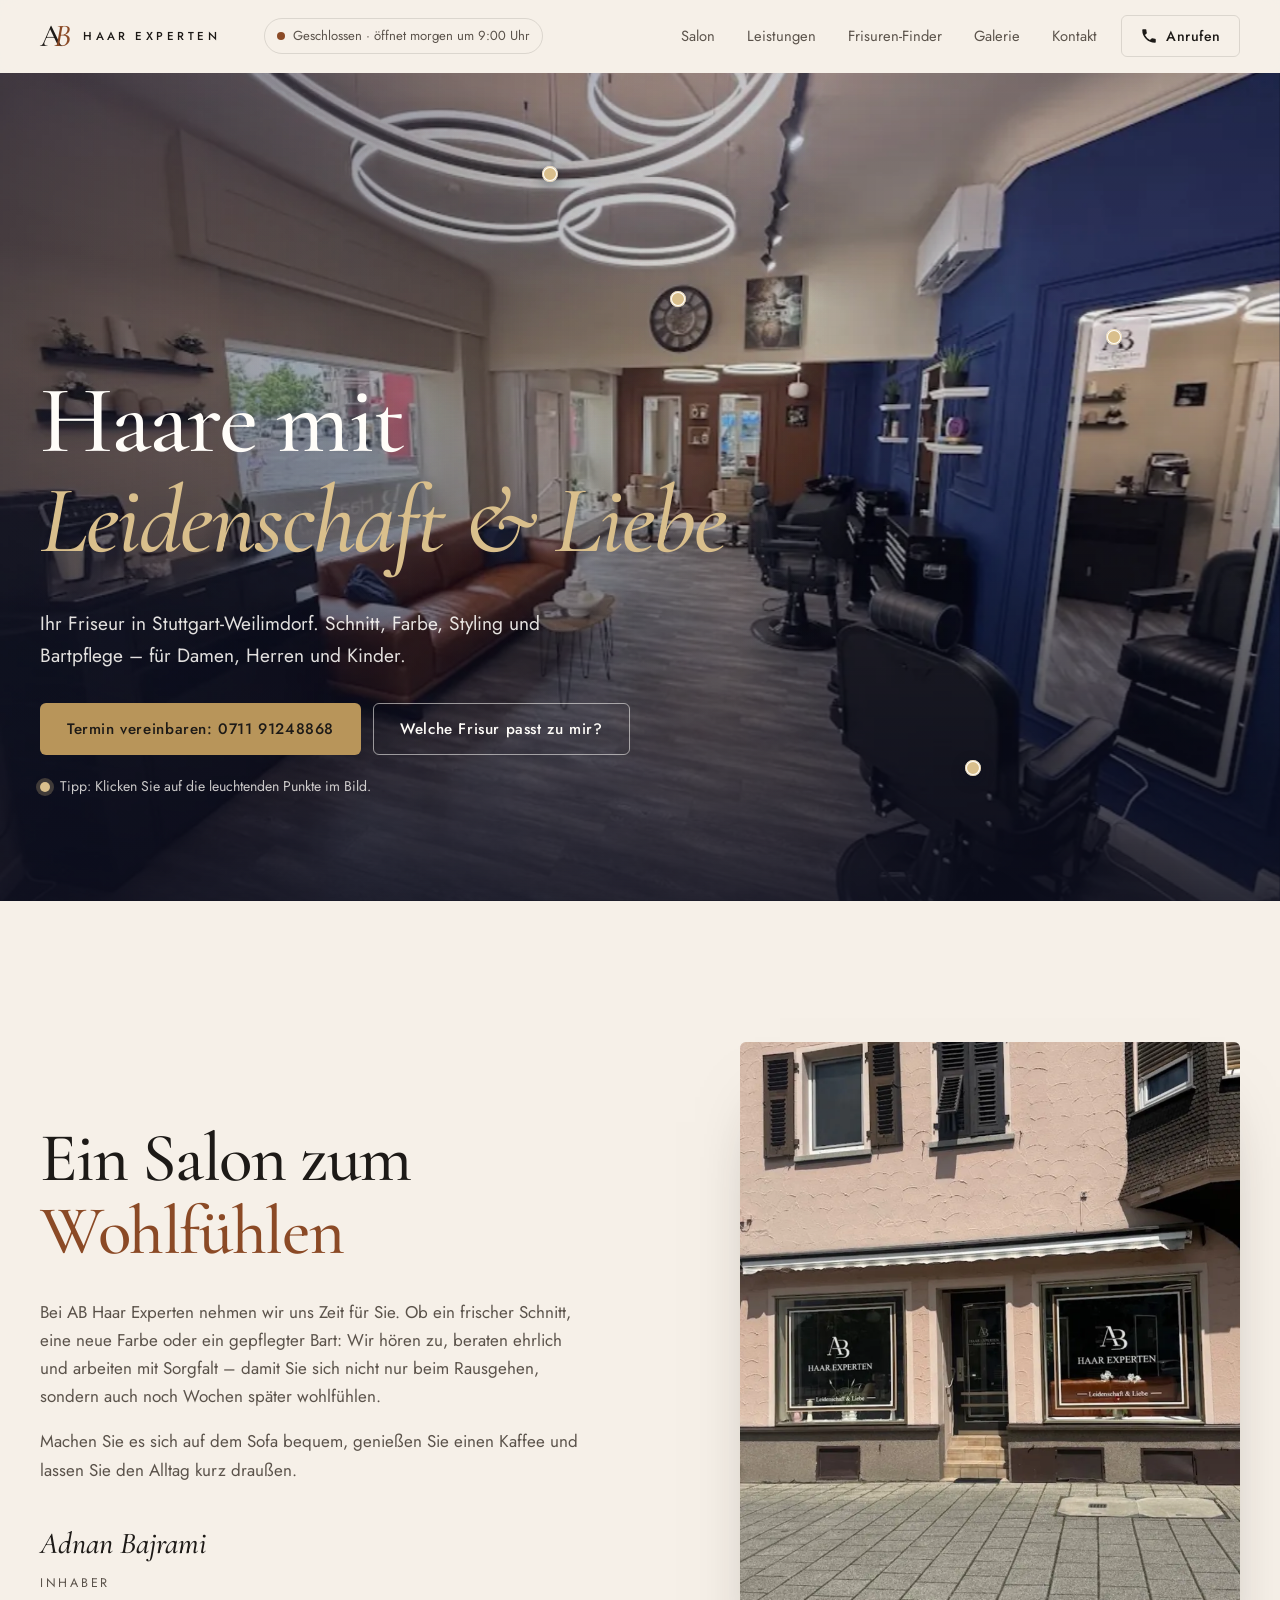
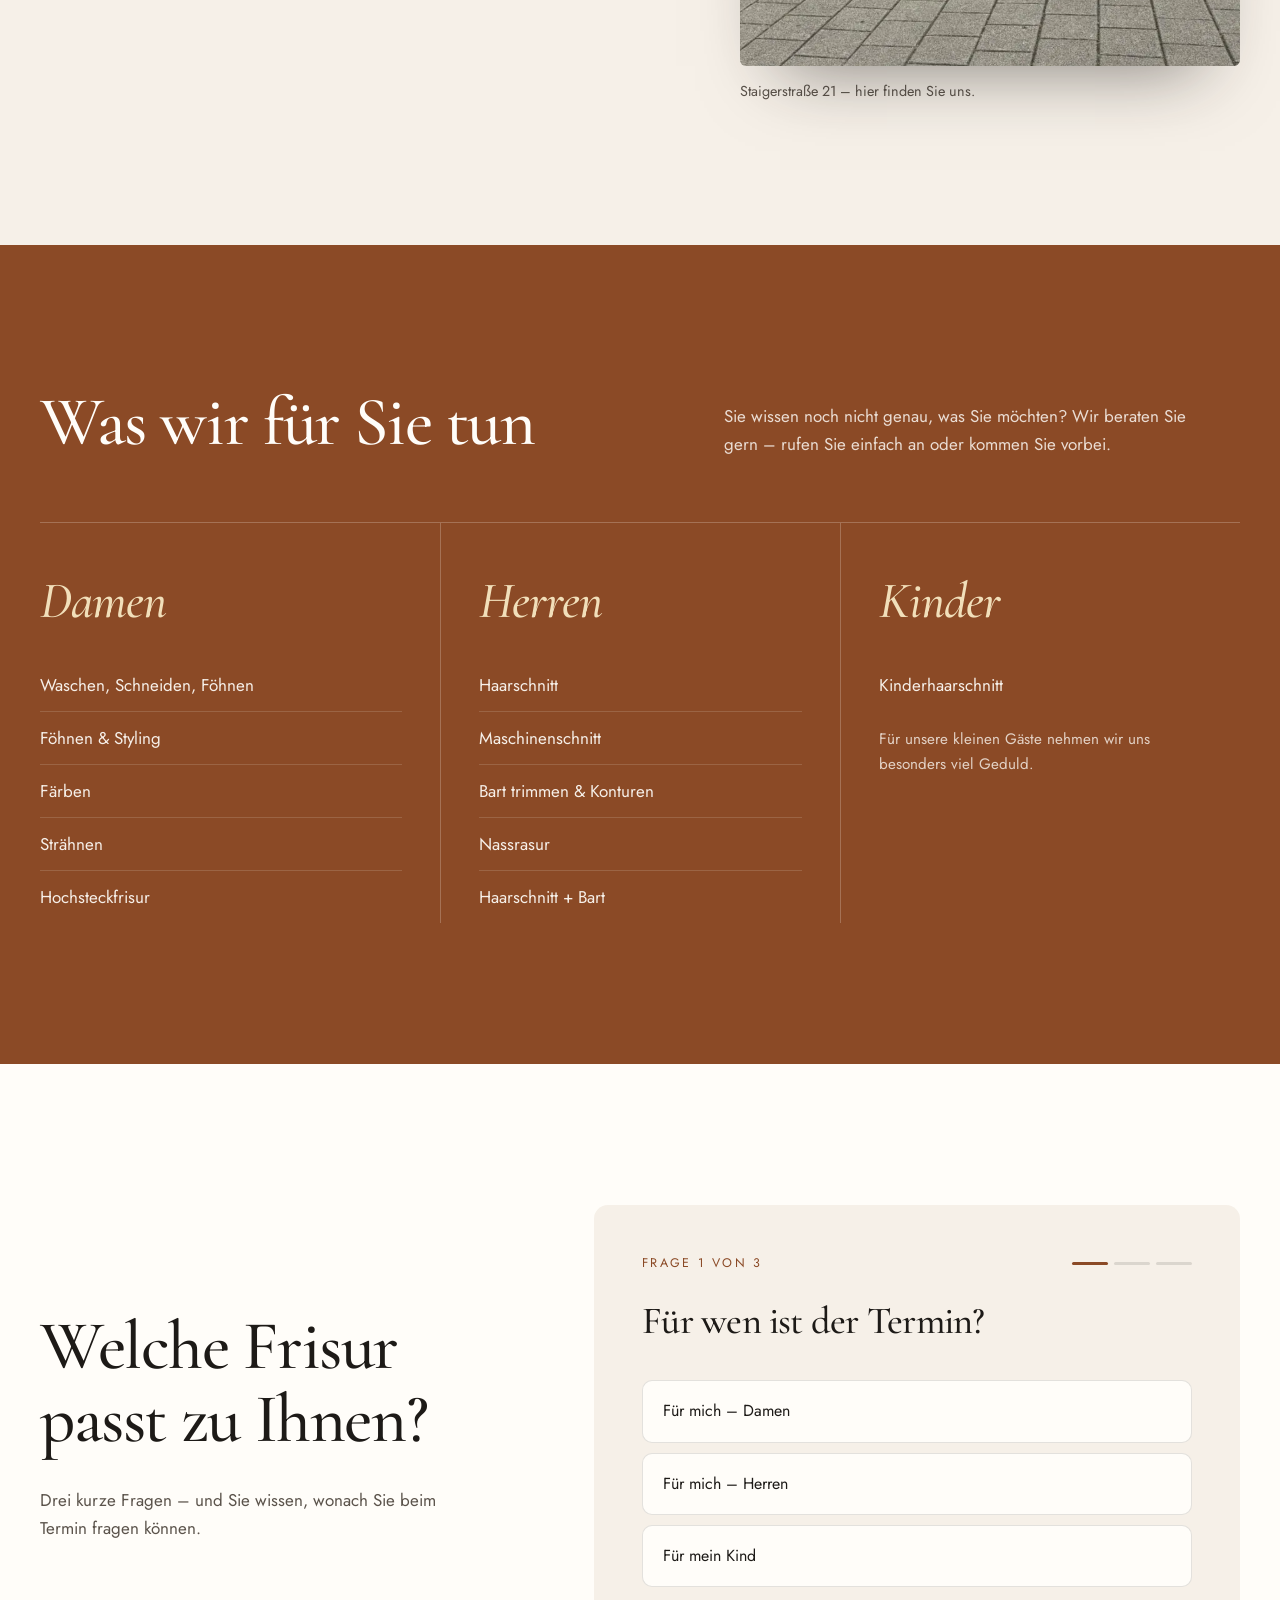
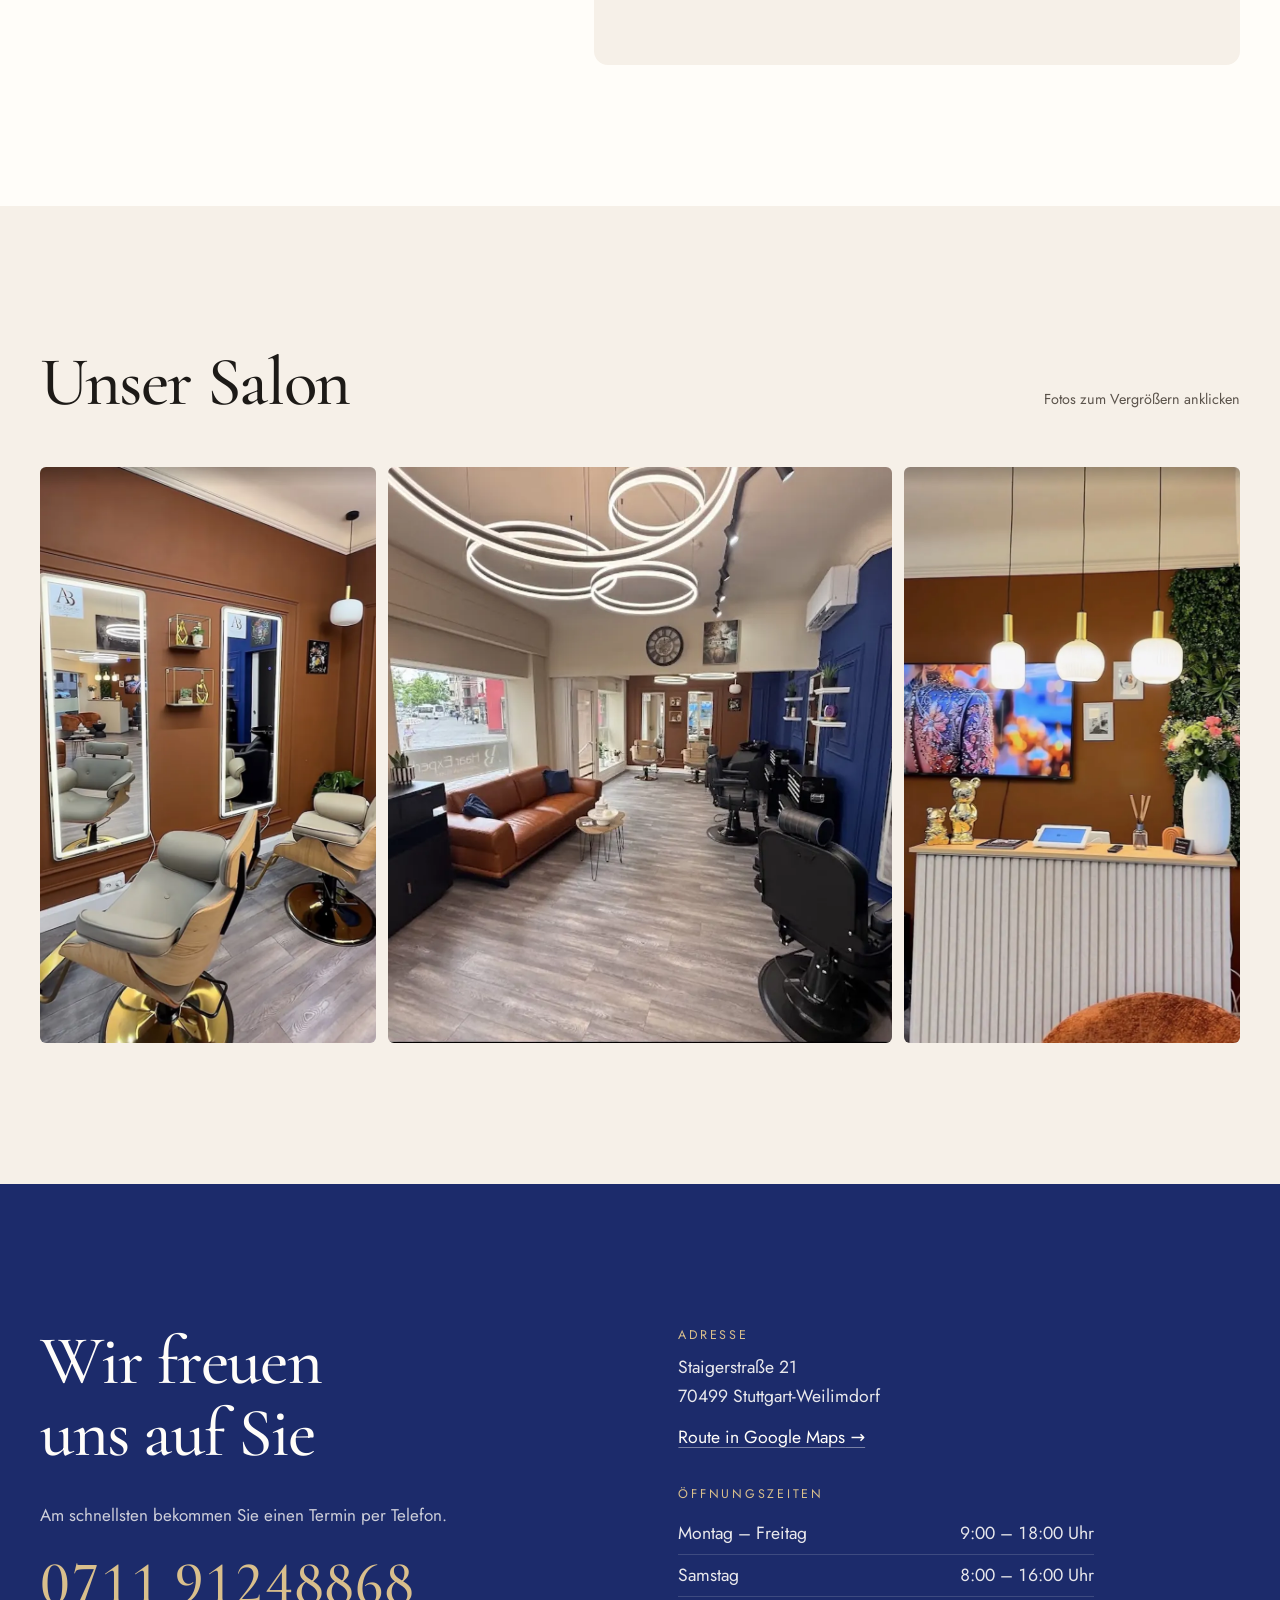
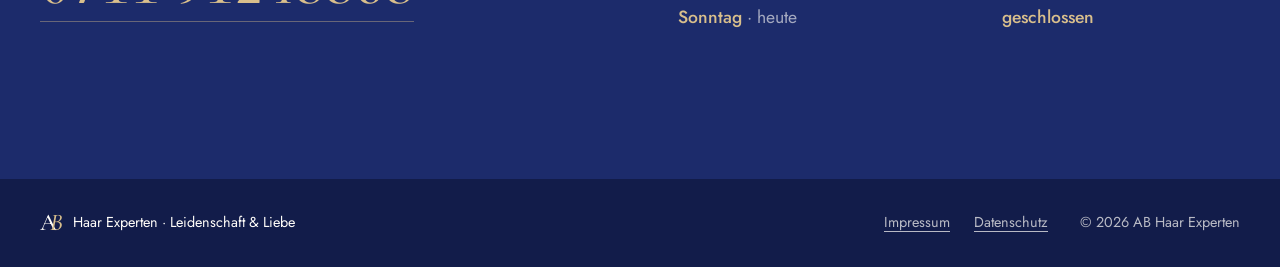
==== commit 512b318a: "Rundgang, Frisuren-Finder und Live-Öffnungsanzeige - Rundgang: leuchtende Punkte im Startbild, beim " ====
--- a/index.html
+++ b/index.html
@@ -49,9 +49,16 @@
         <span class="logo__text">Haar Experten</span>
       </a>
 
+      <!-- Live-Anzeige „Jetzt geöffnet“ (wird automatisch aus den Öffnungszeiten berechnet) -->
+      <a class="status" href="#kontakt" data-status hidden>
+        <span class="status__dot" aria-hidden="true"></span>
+        <span class="status__text" data-status-text></span>
+      </a>
+
       <nav class="nav" id="nav" aria-label="Hauptmenü">
         <a href="#salon">Salon</a>
         <a href="#leistungen">Leistungen</a>
+        <a href="#finder">Frisuren-Finder</a>
         <a href="#galerie">Galerie</a>
         <a href="#kontakt">Kontakt</a>
       </nav>
@@ -77,6 +84,34 @@
           <img src="img/salon-innen-1206.webp" alt="Blick in den Salon: Ledersofa im Wartebereich, Friseurstühle vor einer königsblauen Wand und runde Ring-Leuchten an der Decke" width="1206" height="903" fetchpriority="high">
         </picture>
       </div>
+
+      <!-- RUNDGANG: leuchtende Punkte im Foto.
+           data-x / data-y = Position im Foto in Prozent (von links / von oben). -->
+      <div class="spots" data-spots>
+        <button class="spot" type="button" data-x="43" data-y="16" data-title="Unsere Ring-Leuchten" data-text="Helles, gleichmäßiges Licht – so sehen Sie genau, wie Schnitt und Farbe wirklich aussehen.">
+          <span class="sr-only">Ring-Leuchten</span>
+        </button>
+        <button class="spot" type="button" data-x="53" data-y="29" data-title="Zeit für Sie" data-text="Bei uns gibt es keine Fließband-Termine – wir nehmen uns die Zeit, die Ihr Haar braucht.">
+          <span class="sr-only">Uhr an der Wand</span>
+        </button>
+        <button class="spot" type="button" data-x="87" data-y="33" data-title="Barber-Plätze" data-text="Große Spiegel und Zeit für Ihren Schnitt, Ihre Konturen und Ihren Bart.">
+          <span class="sr-only">Barber-Plätze</span>
+        </button>
+        <button class="spot" type="button" data-x="76" data-y="78" data-title="Zurücklehnen" data-text="Bequeme Barber-Stühle – für die Nassrasur genauso wie für den schnellen Schnitt.">
+          <span class="sr-only">Barber-Stühle</span>
+        </button>
+        <button class="spot" type="button" data-x="36" data-y="62" data-title="Ankommen &amp; entspannen" data-text="Auf dem Ledersofa warten Sie ganz entspannt – gern mit einem Kaffee.">
+          <span class="sr-only">Wartebereich mit Sofa</span>
+        </button>
+        <button class="spot" type="button" data-x="5" data-y="52" data-title="Kaffee?" data-text="Gern! Während Sie warten, machen wir Ihnen einen Kaffee.">
+          <span class="sr-only">Kaffeemaschine</span>
+        </button>
+        <div class="spot-card" role="status" aria-live="polite" data-spot-card hidden>
+          <p class="spot-card__title" data-spot-title></p>
+          <p class="spot-card__text" data-spot-text></p>
+        </div>
+      </div>
+
       <div class="container hero__content">
         <h1 class="hero__title">
           <span class="line"><span>Haare mit</span></span>
@@ -85,8 +120,9 @@
         <p class="hero__lead">Ihr Friseur in Stuttgart-Weilimdorf. Schnitt, Farbe, Styling und Bartpflege – für Damen, Herren und Kinder.</p>
         <div class="hero__actions">
           <a class="btn btn--primary" href="tel:+4971191248868">Termin vereinbaren: 0711&nbsp;91248868</a>
-          <a class="btn btn--light" href="#galerie">Salon ansehen</a>
-        </div>
+          <a class="btn btn--light" href="#finder">Welche Frisur passt zu mir?</a>
+        </div>
+        <p class="hero__hint" data-spots-hint hidden><span class="hero__hint-dot" aria-hidden="true"></span>Tipp: Klicken Sie auf die leuchtenden Punkte im Bild.</p>
       </div>
     </section>
 
@@ -150,6 +186,24 @@
             </ul>
             <p class="menu__note">Für unsere kleinen Gäste nehmen wir uns besonders viel Geduld.</p>
           </div>
+        </div>
+      </div>
+    </section>
+
+    <!-- ================= FRISUREN-FINDER (kleines Quiz) =================
+         Fragen und Antworten stehen in js/main.js unter „FRISUREN-FINDER“. -->
+    <section class="section finder" id="finder" data-finder hidden>
+      <div class="container finder__grid">
+        <div class="finder__intro">
+          <h2>Welche Frisur passt zu Ihnen?</h2>
+          <p>Drei kurze Fragen – und Sie wissen, wonach Sie beim Termin fragen können.</p>
+        </div>
+        <div class="finder__card">
+          <div class="finder__top">
+            <p class="finder__step" data-finder-step aria-live="polite"></p>
+            <div class="finder__bars" data-finder-bars aria-hidden="true"></div>
+          </div>
+          <div class="finder__body" data-finder-body></div>
         </div>
       </div>
     </section>
@@ -214,13 +268,14 @@
             </dd>
           </div>
           <div>
-            <!-- ÖFFNUNGSZEITEN: hier ändern -->
+            <!-- ÖFFNUNGSZEITEN: hier ändern – und auch in js/main.js
+                 unter „ÖFFNUNGSZEITEN“ (für die Anzeige „Jetzt geöffnet“). -->
             <dt>Öffnungszeiten</dt>
             <dd>
               <table class="hours">
-                <tr><th scope="row">Montag – Freitag</th><td>9:00 – 18:00 Uhr</td></tr>
-                <tr><th scope="row">Samstag</th><td>8:00 – 16:00 Uhr</td></tr>
-                <tr><th scope="row">Sonntag</th><td>geschlossen</td></tr>
+                <tr data-days="1 2 3 4 5"><th scope="row">Montag – Freitag</th><td>9:00 – 18:00 Uhr</td></tr>
+                <tr data-days="6"><th scope="row">Samstag</th><td>8:00 – 16:00 Uhr</td></tr>
+                <tr data-days="0"><th scope="row">Sonntag</th><td>geschlossen</td></tr>
               </table>
             </dd>
           </div>
--- a/css/style.css
+++ b/css/style.css
@@ -115,7 +115,7 @@
 .btn svg { width: 18px; height: 18px; fill: currentColor; }
 .btn--primary { background: var(--gold); color: var(--ink); }
 .btn--light { border-color: rgba(255, 253, 249, 0.55); color: var(--white); }
-.btn--ghost { border-color: var(--line); color: var(--ink); }
+.btn--ghost { border-color: var(--line); color: var(--ink); background: transparent; cursor: pointer; }
 .btn--small { min-height: 42px; padding: 0 18px; font-size: 0.88rem; }
 @media (hover: hover) and (pointer: fine) {
   .btn--primary:hover { background: var(--gold-light); }
@@ -131,7 +131,12 @@
 }
 .logo__mark span:last-child { margin-left: -0.28em; font-style: italic; color: var(--cognac); }
 .logo__text {
-  font-size: 0.72rem; font-weight: 500; letter-spacing: 0.3em; text-transform: uppercase;
+  font-size: 0.72rem; font-weight: 500; letter-spacing: 0.3em; text-transform: uppercase; white-space: nowrap;
+}
+@media (max-width: 420px) {
+  .logo { gap: 8px; }
+  .logo__text { font-size: 0.64rem; letter-spacing: 0.2em; }
+  .status { padding: 5px 10px; font-size: 0.78rem; }
 }
 
 /* ---------- Kopfzeile ---------- */
@@ -472,3 +477,153 @@
 .legal p, .legal li { color: var(--ink-soft); }
 .legal a { color: var(--cognac); }
 .todo { background: #fff1c2; color: #6b4e00; padding: 0 4px; border-radius: 3px; }
+
+/* =========================================================
+   LIVE-ANZEIGE „Jetzt geöffnet“ (oben in der Kopfzeile)
+   ========================================================= */
+.status {
+  display: inline-flex; align-items: center; gap: 8px; margin-left: 20px;
+  padding: 6px 12px; border-radius: 999px; border: 1px solid var(--line);
+  font-size: 0.82rem; color: var(--ink-soft); text-decoration: none; white-space: nowrap;
+  font-variant-numeric: lining-nums tabular-nums;
+  transition: border-color 200ms ease, color 200ms ease;
+}
+.status[hidden] { display: none; }
+@media (hover: hover) and (pointer: fine) { .status:hover { border-color: var(--ink-soft); color: var(--ink); } }
+.status__dot { position: relative; width: 8px; height: 8px; border-radius: 50%; background: var(--cognac); flex: none; }
+.status.is-open .status__dot { background: #3f8f5a; }
+.status.is-open .status__dot::after {
+  content: ""; position: absolute; inset: 0; border-radius: 50%; background: #3f8f5a;
+}
+@media (prefers-reduced-motion: no-preference) {
+  .status.is-open .status__dot::after { animation: ping 2.4s var(--ease-out) infinite; }
+}
+.status__short { display: none; }
+@media (max-width: 1100px) and (min-width: 861px) { .status__long { display: none; } .status__short { display: inline; } }
+@media (max-width: 860px) {
+  .status { margin-left: auto; }
+  .status + .nav + .header__call + .menu-btn, .menu-btn { margin-left: 4px; }
+  .status__long { display: none; } .status__short { display: inline; }
+}
+@keyframes ping { 0% { transform: scale(1); opacity: 0.7; } 80%, 100% { transform: scale(3); opacity: 0; } }
+
+.hours tr.is-today th, .hours tr.is-today td { color: var(--gold-light) !important; font-weight: 500; }
+.hours tr.is-today th::after { content: " · heute"; font-weight: 400; color: rgba(255, 253, 249, 0.6); }
+
+/* =========================================================
+   RUNDGANG – leuchtende Punkte im Startbild
+   (die Ringe erinnern an die Ring-Leuchten im Salon)
+   ========================================================= */
+.hero__content { position: relative; z-index: 2; pointer-events: none; }
+.hero__content > * { pointer-events: auto; }
+.spots { position: absolute; inset: 0; z-index: 3; pointer-events: none; }
+.spot {
+  position: absolute; width: 44px; height: 44px; margin: -22px 0 0 -22px;
+  padding: 0; border: 0; background: none; cursor: pointer; pointer-events: auto;
+  display: grid; place-items: center; opacity: 0;
+  -webkit-tap-highlight-color: transparent;
+}
+.spot[hidden] { display: none; }
+.spots.is-ready .spot { opacity: 1; }
+.spot::before, .spot::after {
+  content: ""; grid-area: 1 / 1; width: 16px; height: 16px; border-radius: 50%;
+}
+.spot::before {
+  background: var(--gold-light); border: 2px solid var(--white);
+  box-shadow: 0 4px 14px rgba(12, 14, 30, 0.45);
+  transition: transform 300ms var(--ease-out), background-color 200ms ease;
+}
+.spot::after { border: 1.5px solid var(--gold-light); opacity: 0.6; }
+.spot:focus-visible { outline: 2px solid var(--gold-light); outline-offset: 0; border-radius: 50%; }
+.spot.is-active::before { background: var(--white); transform: scale(1.25); }
+@media (hover: hover) and (pointer: fine) { .spot:hover::before { transform: scale(1.25); } }
+
+@media (prefers-reduced-motion: no-preference) {
+  .spots.is-ready .spot { animation: spot-in 700ms var(--ease-out) both; animation-delay: 1700ms; }
+  .spots.is-ready .spot:nth-child(2) { animation-delay: 1820ms; }
+  .spots.is-ready .spot:nth-child(3) { animation-delay: 1940ms; }
+  .spots.is-ready .spot:nth-child(4) { animation-delay: 2060ms; }
+  .spots.is-ready .spot:nth-child(5) { animation-delay: 2180ms; }
+  .spots.is-ready .spot:nth-child(6) { animation-delay: 2300ms; }
+  .spot::after { animation: ring 2.8s var(--ease-out) infinite; }
+  .spot:nth-child(2)::after { animation-delay: 0.5s; }
+  .spot:nth-child(3)::after { animation-delay: 1s; }
+  .spot:nth-child(4)::after { animation-delay: 1.5s; }
+  .spot:nth-child(5)::after { animation-delay: 2s; }
+  .spot:nth-child(6)::after { animation-delay: 2.5s; }
+  .spots.is-paused .spot::after { animation-play-state: paused; }
+  .spot.is-active::after { animation: none; opacity: 0; }
+}
+@keyframes spot-in { from { opacity: 0; transform: scale(0.3); } }
+@keyframes ring { 0% { transform: scale(1); opacity: 0.85; } 75%, 100% { transform: scale(3.2); opacity: 0; } }
+
+.spot-card {
+  position: absolute; z-index: 3; pointer-events: auto;
+  background: var(--cream); color: var(--ink);
+  border-radius: 12px; padding: 16px 18px 18px;
+  box-shadow: 0 24px 48px -18px rgba(0, 0, 0, 0.55);
+}
+.spot-card[hidden] { display: none; }
+.spot-card__title { margin: 0 0 4px; font-family: var(--serif); font-size: 1.4rem; line-height: 1.15; }
+.spot-card__text { margin: 0; font-size: 0.92rem; line-height: 1.5; color: var(--ink-soft); }
+
+.hero__hint {
+  display: flex; width: fit-content; align-items: center; gap: 10px; margin: 20px 0 0;
+  font-size: 0.88rem; color: rgba(255, 253, 249, 0.78);
+  transition: opacity 400ms ease;
+}
+.hero__hint[hidden] { display: none; }
+.hero__hint.is-done { opacity: 0; }
+.hero__hint-dot {
+  width: 10px; height: 10px; border-radius: 50%; flex: none;
+  background: var(--gold-light); box-shadow: 0 0 0 4px rgba(217, 191, 140, 0.25);
+}
+@media (prefers-reduced-motion: no-preference) {
+  .hero__hint { animation: soft-in 900ms var(--ease-out) both; animation-delay: 2300ms; }
+}
+
+/* =========================================================
+   FRISUREN-FINDER (Quiz)
+   ========================================================= */
+.finder { background: var(--white); }
+.finder[hidden] { display: none; }
+.finder__grid { display: grid; grid-template-columns: 0.85fr 1.15fr; gap: clamp(40px, 6vw, 96px); align-items: center; }
+.finder__intro p { color: var(--ink-soft); max-width: 26rem; }
+.finder__card {
+  background: var(--cream); border-radius: 14px;
+  padding: clamp(28px, 4vw, 48px); min-height: 460px;
+  display: flex; flex-direction: column;
+}
+.finder__top { display: flex; align-items: center; justify-content: space-between; gap: 16px; margin-bottom: 28px; }
+.finder__step { margin: 0; font-size: 0.78rem; letter-spacing: 0.18em; text-transform: uppercase; color: var(--cognac); font-variant-numeric: lining-nums; }
+.finder__bars { display: flex; gap: 6px; }
+.finder__bars span { width: 36px; height: 3px; border-radius: 2px; background: var(--line); transition: background-color 400ms ease; }
+.finder__bars span.is-on { background: var(--cognac); }
+.finder__body { flex: 1; }
+.finder__q { font-size: clamp(1.9rem, 3vw, 2.4rem); margin-bottom: 1em; }
+.finder__options { display: grid; gap: 10px; }
+.finder__opt {
+  display: block; width: 100%; text-align: left;
+  padding: 17px 20px; border: 1px solid var(--line); border-radius: 10px;
+  background: var(--white); color: var(--ink); font: inherit; font-size: 1rem; cursor: pointer;
+  transition: border-color 200ms ease, background-color 200ms ease, transform 160ms var(--ease-out);
+}
+.finder__opt:active { transform: scale(0.98); }
+@media (hover: hover) and (pointer: fine) {
+  .finder__opt:hover { border-color: var(--cognac); background: #fdf6ee; }
+}
+.finder__back {
+  margin-top: 18px; padding: 8px 0; border: 0; background: none; cursor: pointer;
+  font: inherit; font-size: 0.92rem; color: var(--ink-soft); text-decoration: underline; text-underline-offset: 4px;
+}
+.finder__label { margin: 0 0 6px; font-size: 0.78rem; letter-spacing: 0.18em; text-transform: uppercase; color: var(--cognac); }
+.finder__result { font-size: clamp(2.4rem, 4.4vw, 3.4rem); margin: 0; }
+.finder__rule { display: block; width: 72px; height: 2px; background: var(--gold); transform-origin: left; margin: 18px 0 20px; }
+.finder__text { color: var(--ink-soft); max-width: 32rem; }
+.finder__actions { display: flex; flex-wrap: wrap; gap: 12px; margin-top: 24px; }
+.finder__note { margin: 18px 0 0; font-size: 0.85rem; color: var(--ink-soft); }
+@media (max-width: 860px) {
+  .finder__grid { grid-template-columns: 1fr; }
+  .finder__card { min-height: 0; }
+  .finder__actions .btn { flex: 1 1 100%; }
+}
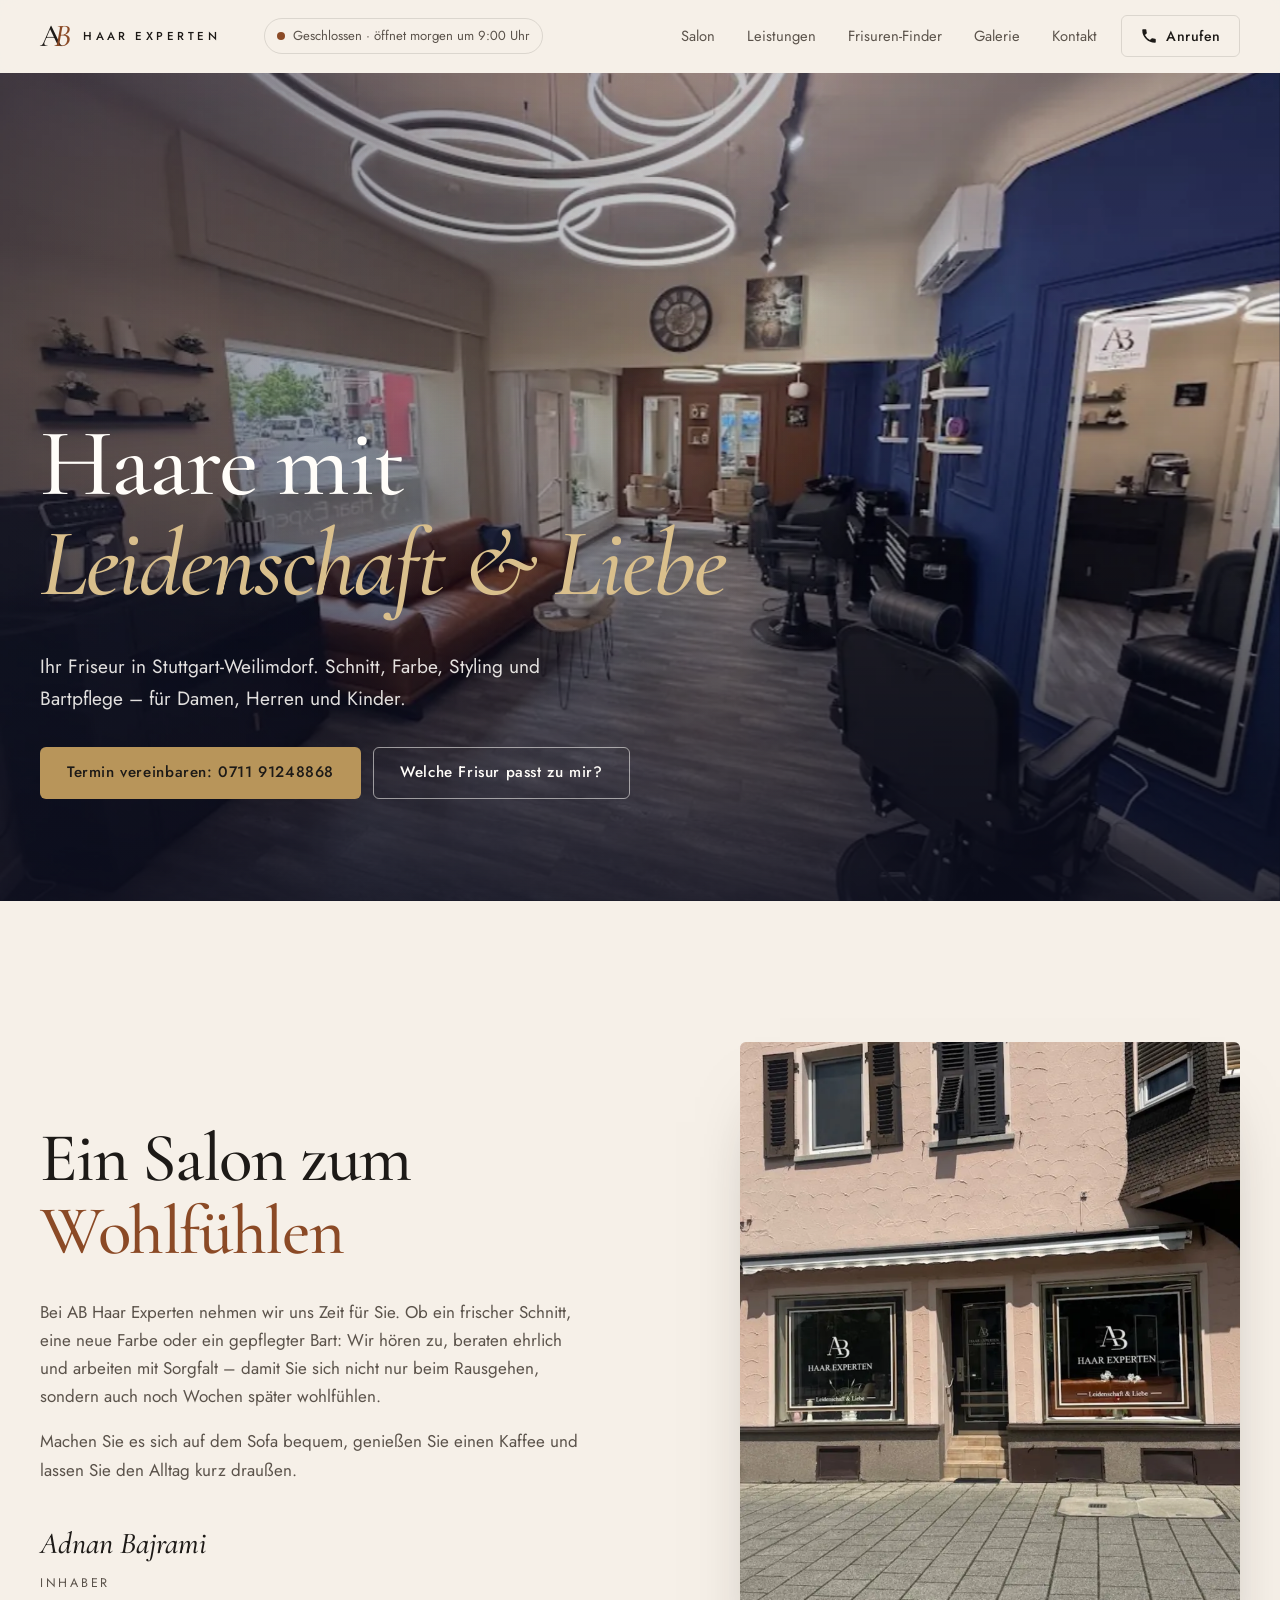
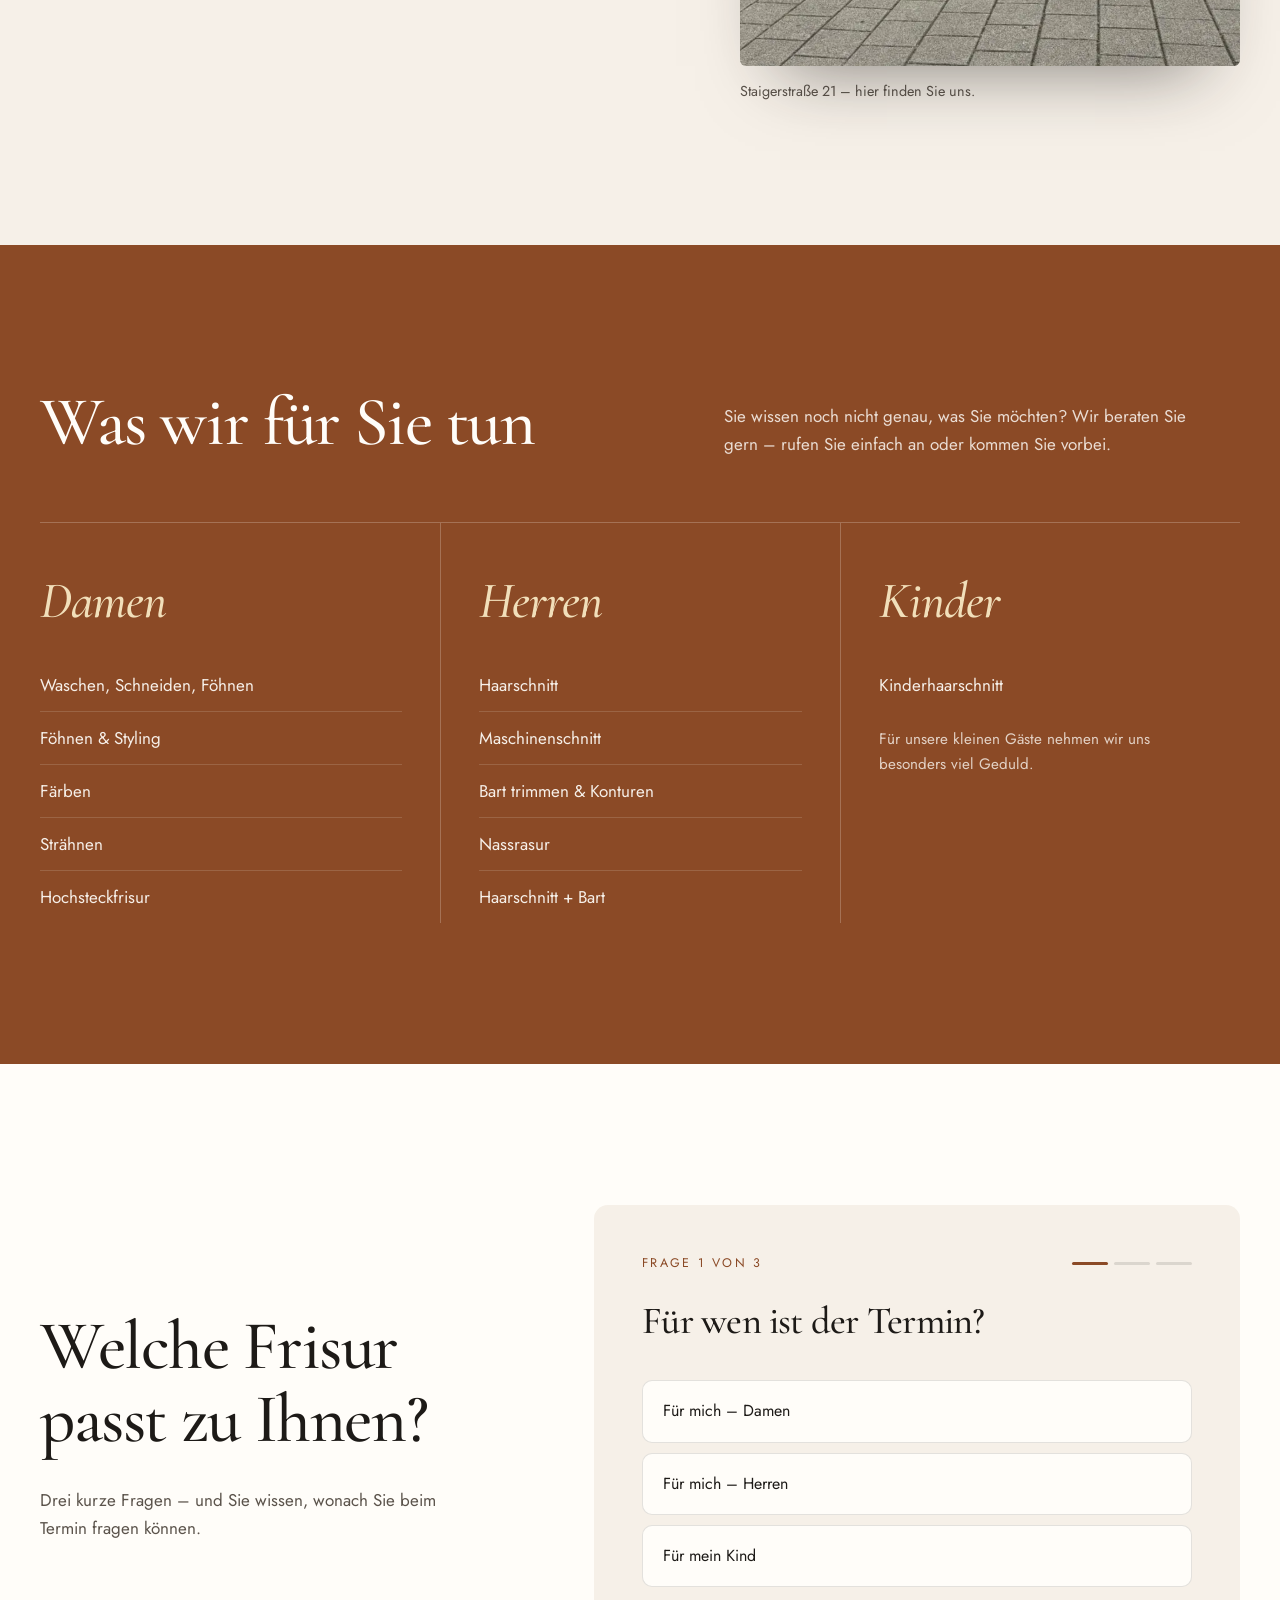
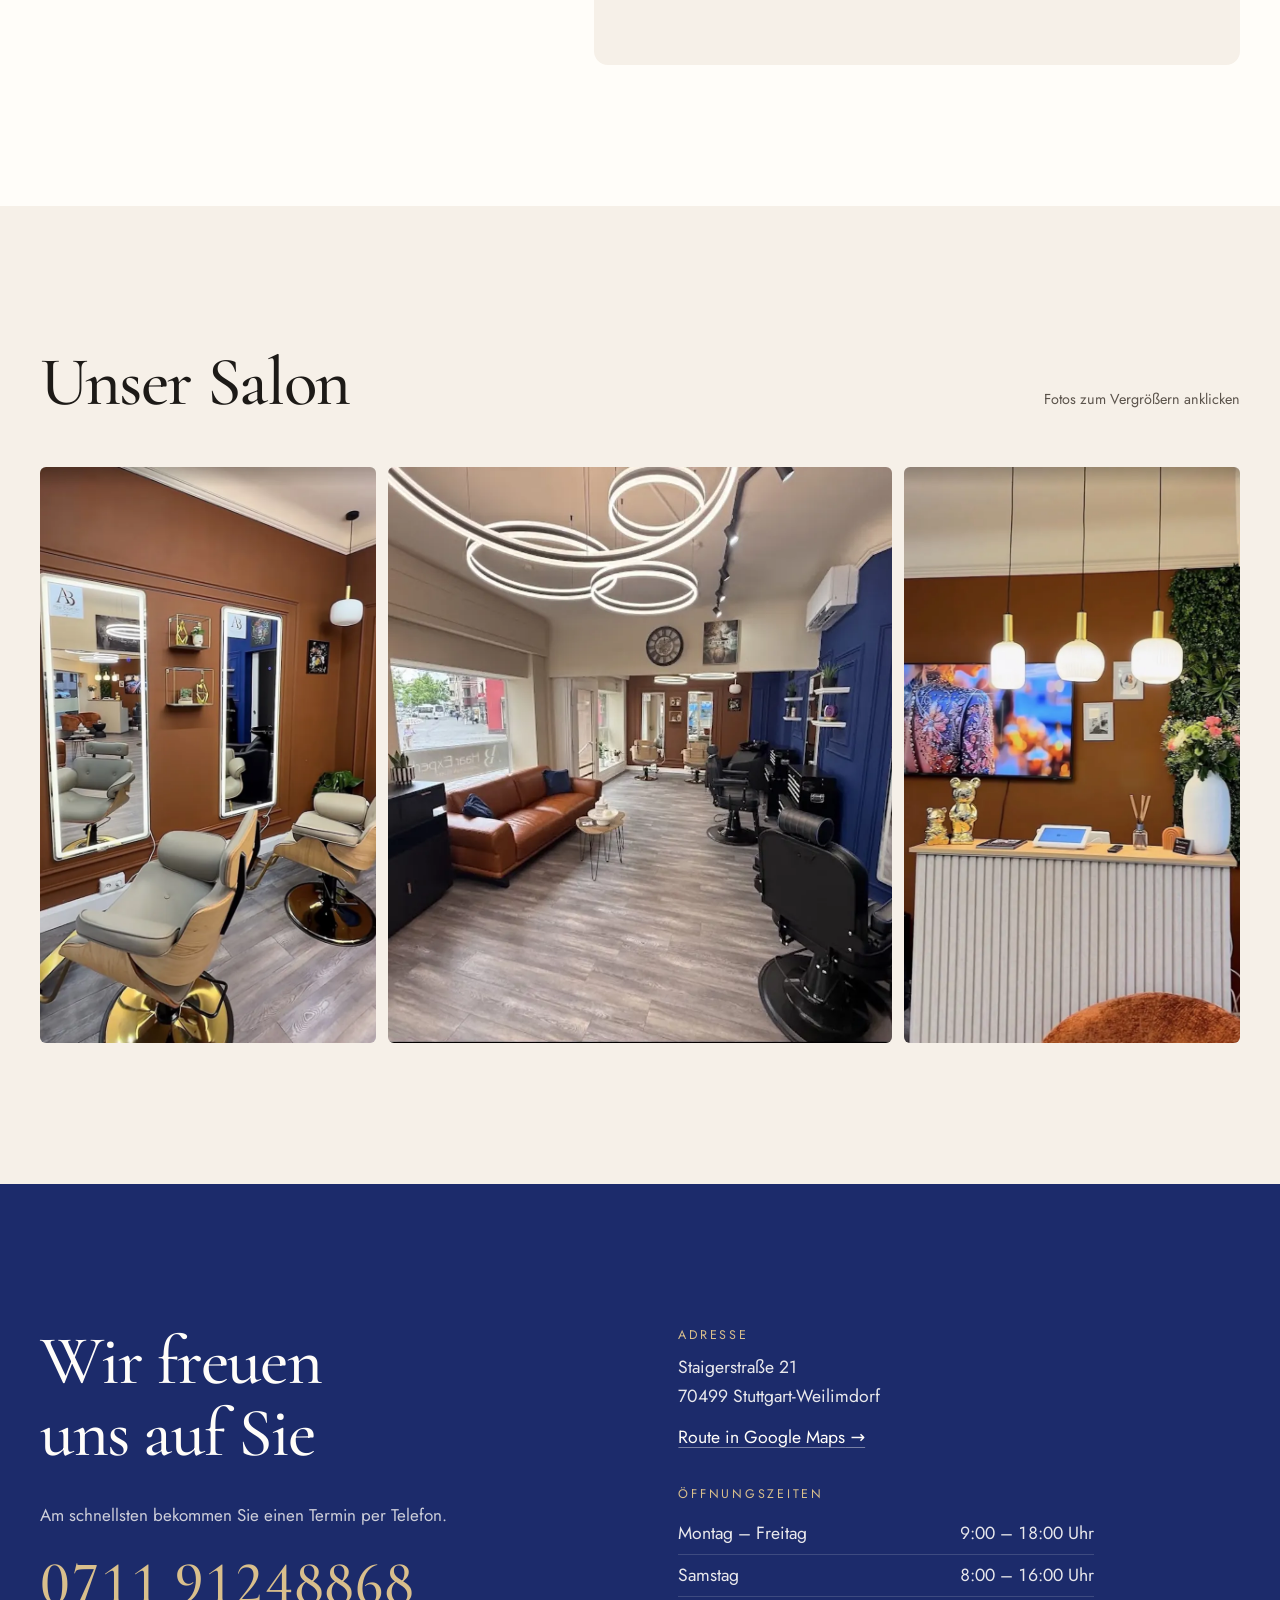
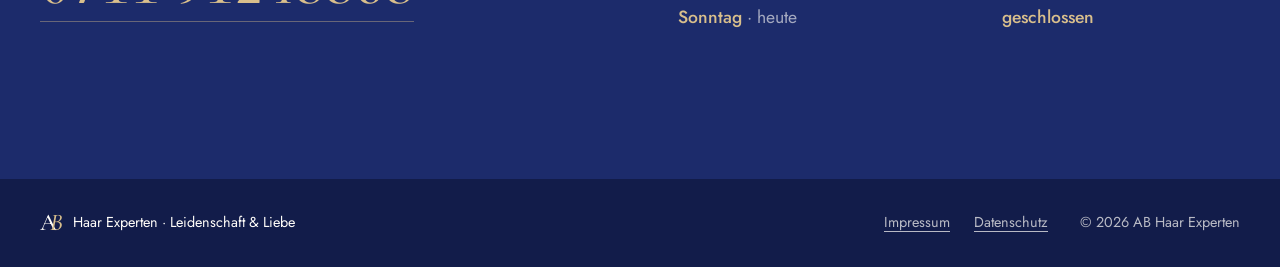
==== commit a3ba5906: "Browser laden neue Versionen sofort (Versionsnummer an CSS/JS) Co-Authored-By: Claude Opus 5.5 <nore" ====
--- a/index.html
+++ b/index.html
@@ -15,7 +15,7 @@
   <link rel="icon" href="img/favicon.svg" type="image/svg+xml">
   <link rel="preload" href="fonts/cormorant-garamond-latin-500-normal.woff2" as="font" type="font/woff2" crossorigin>
   <link rel="preload" href="fonts/jost-latin-400-normal.woff2" as="font" type="font/woff2" crossorigin>
-  <link rel="stylesheet" href="css/style.css">
+  <link rel="stylesheet" href="css/style.css?v=202611131402">
 
   <!-- Infos für Google (damit der Salon in der Suche richtig erscheint) -->
   <script type="application/ld+json">
@@ -331,6 +331,6 @@
       { src: "img/salon-fassade-1132.webp", w: 1132, h: 1500, text: "Staigerstraße 21 – hier finden Sie uns.", alt: "Außenansicht des Salons mit zwei Schaufenstern" }
     ];
   </script>
-  <script src="js/main.js" defer></script>
+  <script src="js/main.js?v=202611131402" defer></script>
 </body>
 </html>
